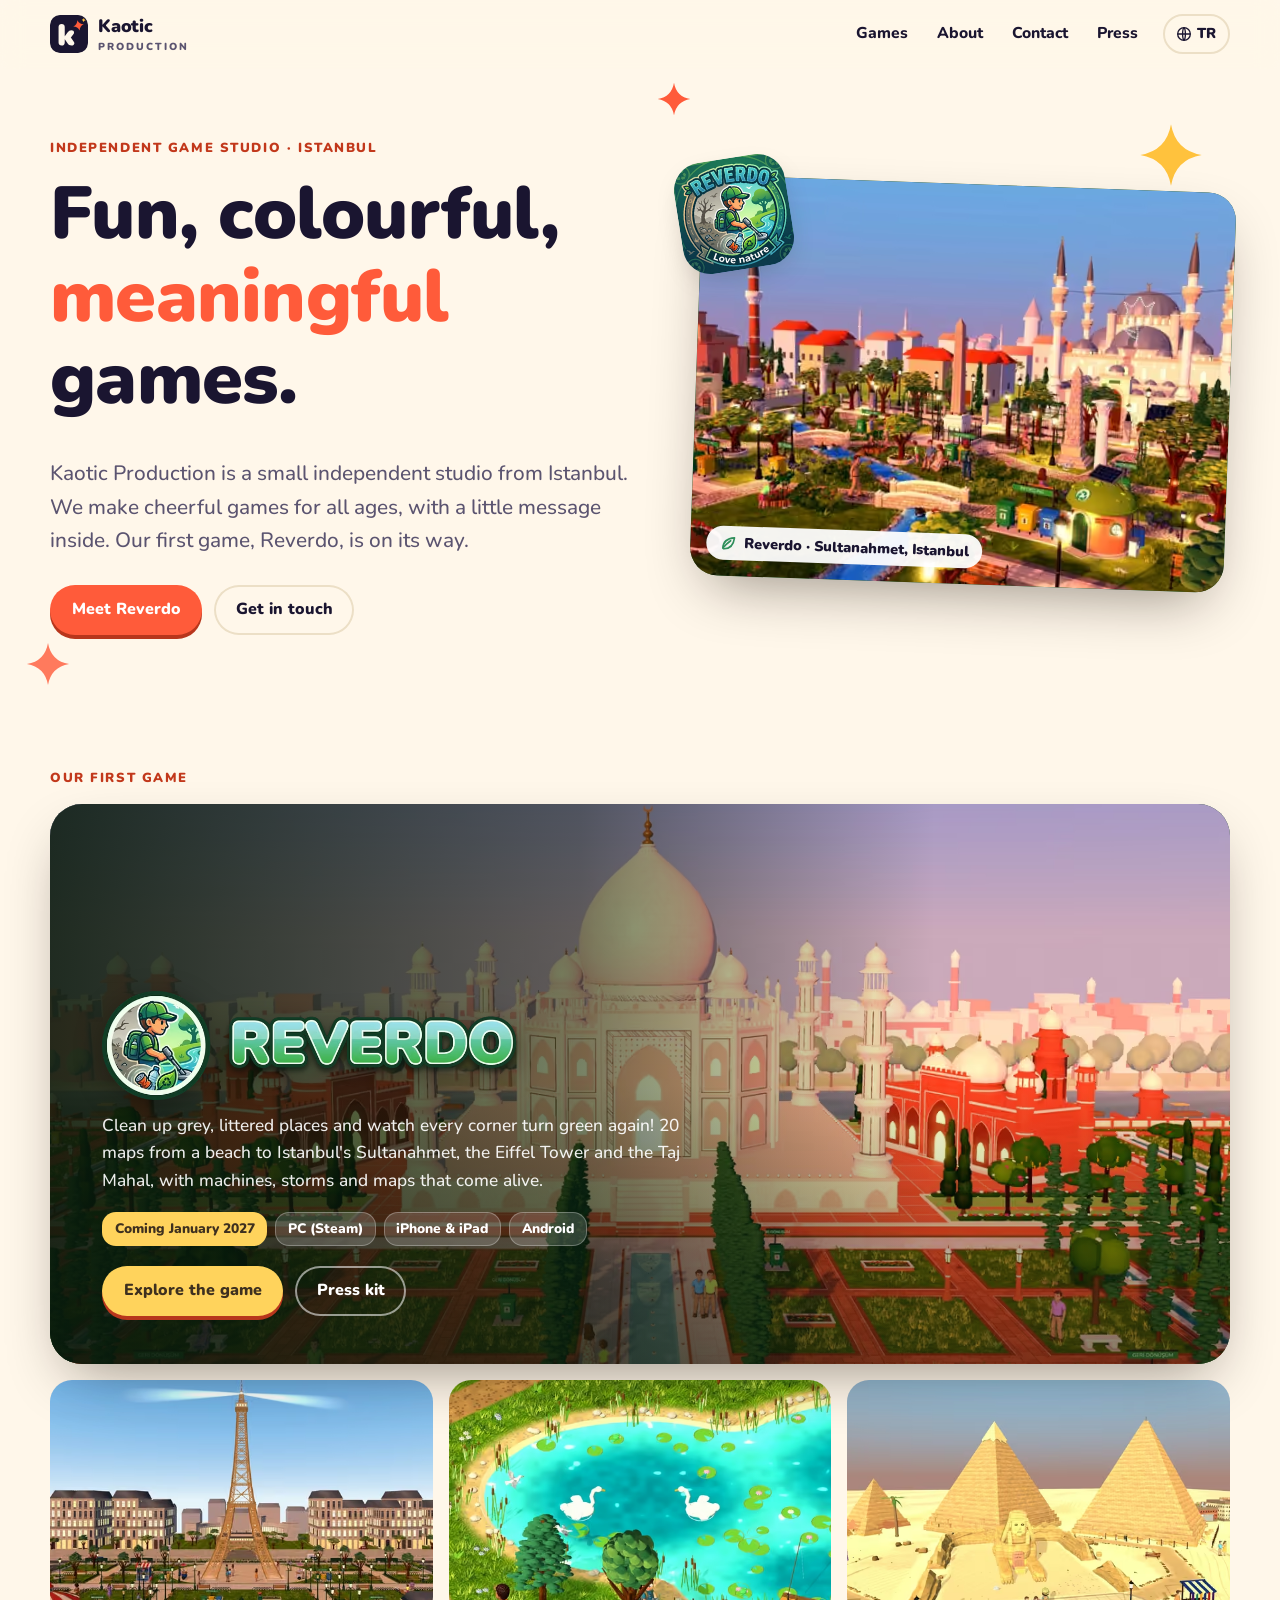
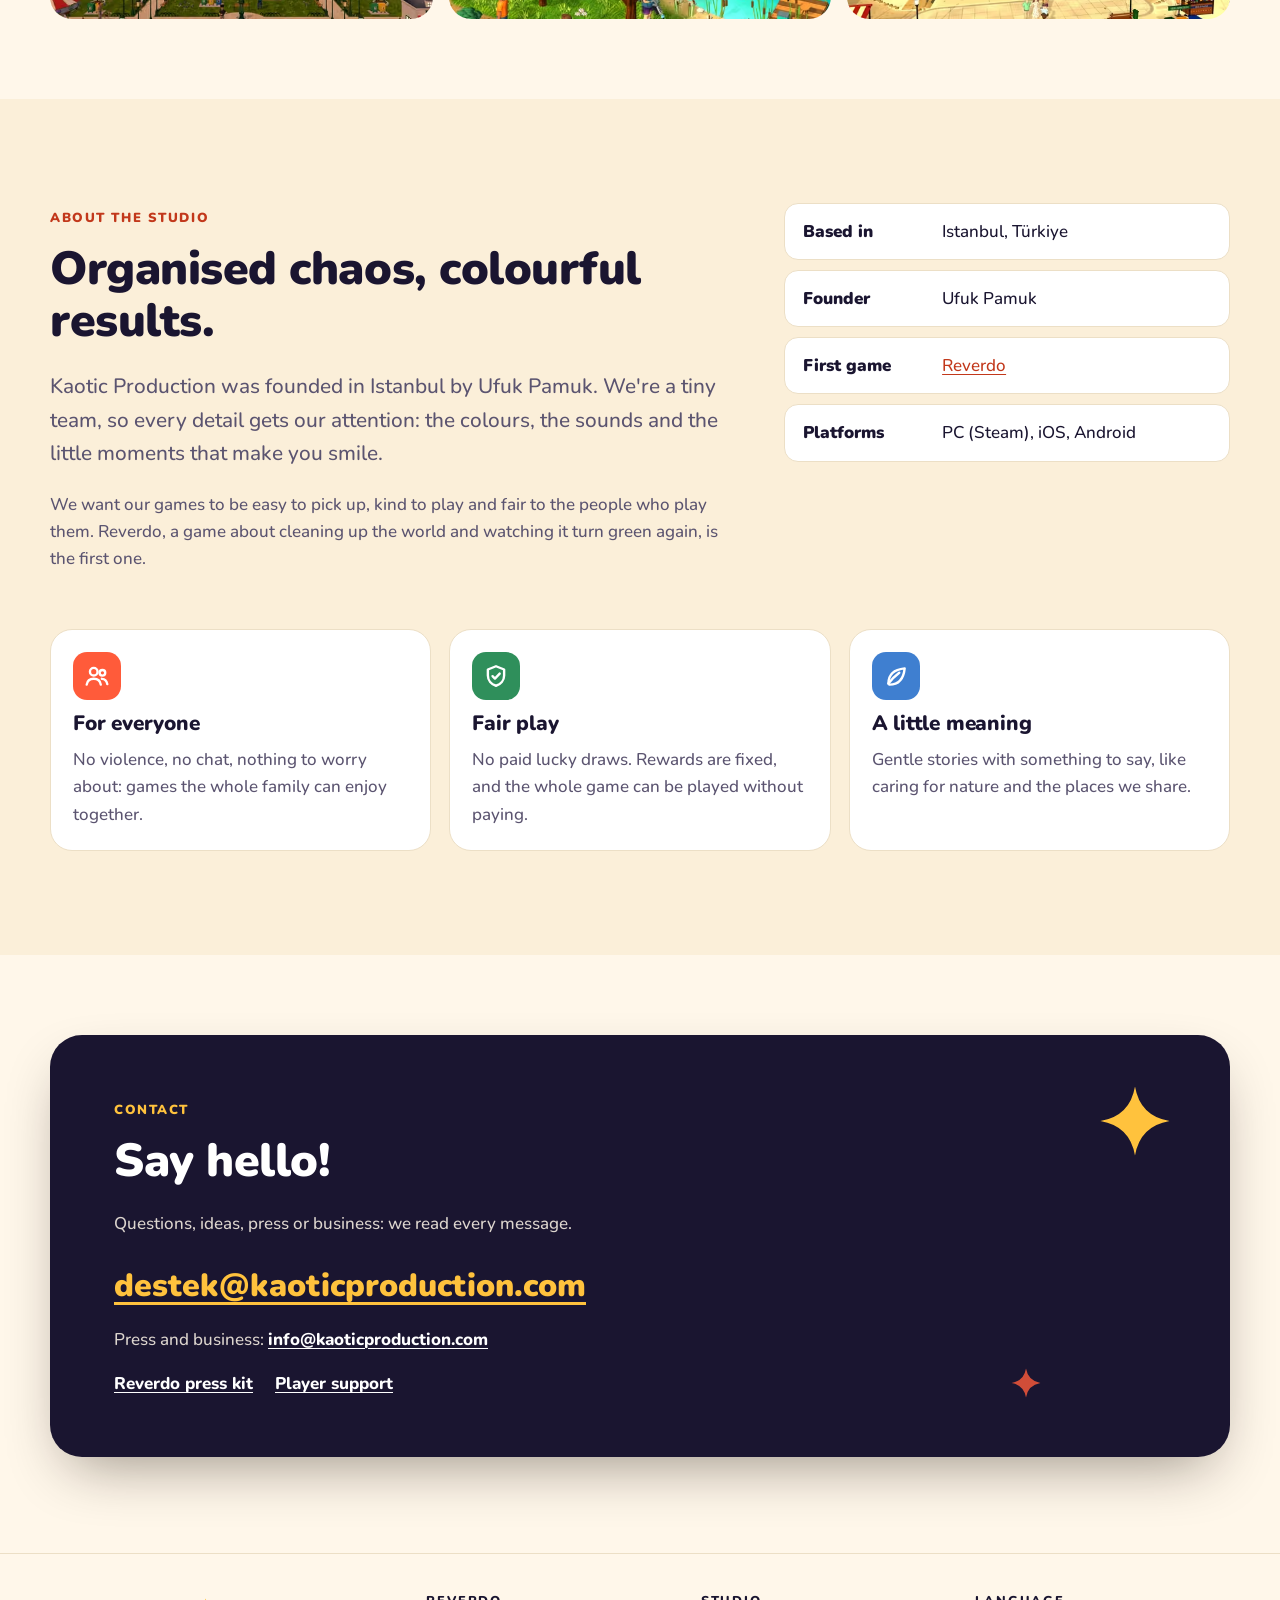
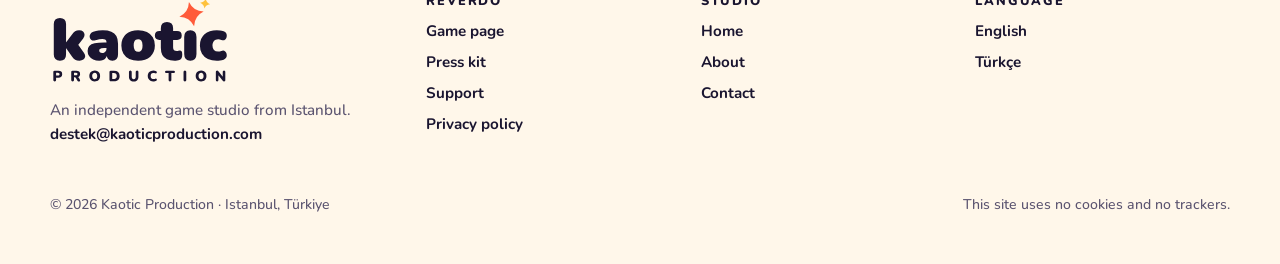
==== index.html @ 342bca8e "Kaotic Production + Reverdo website (static, EN/TR) Co-Authored-By: Claude Opus 5.5 <noreply@anthrop" ====
<!doctype html>
<html lang="en">
<head>
<meta charset="utf-8">
<meta name="viewport" content="width=device-width, initial-scale=1, viewport-fit=cover">
<title>Kaotic Production · Fun, colourful, meaningful games</title>
<meta name="description" content="Kaotic Production is an independent game studio from Istanbul making fun, colourful, meaningful games. Our first game: Reverdo.">
<meta name="color-scheme" content="light dark">
<meta name="theme-color" content="#1a1530">
<meta name="referrer" content="strict-origin-when-cross-origin">
<link rel="canonical" href="https://kaoticproduction.com/"><link rel="alternate" hreflang="en" href="https://kaoticproduction.com/"><link rel="alternate" hreflang="tr" href="https://kaoticproduction.com/tr/"><link rel="alternate" hreflang="x-default" href="https://kaoticproduction.com/">
<meta property="og:type" content="website">
<meta property="og:site_name" content="Kaotic Production">
<meta property="og:title" content="Kaotic Production · Fun, colourful, meaningful games">
<meta property="og:description" content="Kaotic Production is an independent game studio from Istanbul making fun, colourful, meaningful games. Our first game: Reverdo.">
<meta property="og:url" content="https://kaoticproduction.com/">
<meta property="og:image" content="https://kaoticproduction.com/assets/img/og-studio.jpg">
<meta property="og:image:width" content="1200">
<meta property="og:image:height" content="630">
<meta property="og:locale" content="en_US">
<meta property="og:locale:alternate" content="tr_TR">
<meta name="twitter:card" content="summary_large_image">
<meta name="twitter:title" content="Kaotic Production · Fun, colourful, meaningful games">
<meta name="twitter:description" content="Kaotic Production is an independent game studio from Istanbul making fun, colourful, meaningful games. Our first game: Reverdo.">
<meta name="twitter:image" content="https://kaoticproduction.com/assets/img/og-studio.jpg">
<link rel="icon" href="/favicon.svg" type="image/svg+xml"><link rel="icon" href="/favicon-32.png" sizes="32x32" type="image/png"><link rel="apple-touch-icon" href="/apple-touch-icon.png">
<link rel="preload" href="/assets/fonts/nunito-var.woff2" as="font" type="font/woff2" crossorigin>
<link rel="stylesheet" href="/assets/css/site.css?v=20261021">
<script type="application/ld+json">{"@context":"https://schema.org","@graph":[{"@type":"Organization","@id":"https://kaoticproduction.com/#org","name":"Kaotic Production","url":"https://kaoticproduction.com/","logo":"https://kaoticproduction.com/assets/brand/kaotic-mark-512.png","email":"info@kaoticproduction.com","contactPoint":[{"@type":"ContactPoint","contactType":"customer support","email":"destek@kaoticproduction.com"},{"@type":"ContactPoint","contactType":"press","email":"info@kaoticproduction.com"}],"founder":{"@type":"Person","name":"Ufuk Pamuk"},"address":{"@type":"PostalAddress","addressLocality":"Istanbul","addressCountry":"TR"}},{"@type":"WebSite","@id":"https://kaoticproduction.com/#site","url":"https://kaoticproduction.com/","name":"Kaotic Production","publisher":{"@id":"https://kaoticproduction.com/#org"},"inLanguage":["en","tr"]}]}</script>
</head>
<body class="studio">
<a class="skip" href="#main">Skip to content</a>
<div class="lang-hint" lang="tr"><div class="wrap"><span>Bu sayfanın Türkçesi de var.</span><a href="/tr/" hreflang="tr">Türkçe sayfaya geç</a><button type="button" aria-label="Kapat">&times;</button></div></div>
<header class="site-header"><div class="wrap"><div class="bar"><a class="brand" href="/"><img src="/assets/brand/kaotic-mark.svg" width="38" height="38" alt=""><span lang="en">Kaotic<span class="sub">Production</span></span></a><nav class="nav" aria-label="Main"><a href="/#games">Games</a><a href="/#about">About</a><a href="/#contact">Contact</a><a href="/reverdo/presskit/">Press</a></nav><a class="lang" href="/tr/" hreflang="tr" lang="tr" aria-label="Türkçe"><svg viewBox="0 0 24 24" fill="none" stroke="currentColor" stroke-width="2" aria-hidden="true"><circle cx="12" cy="12" r="9.5"/><path d="M2.5 12h19M12 2.5c2.8 3 2.8 16 0 19M12 2.5c-2.8 3-2.8 16 0 19"/></svg><span>TR</span></a>
<button class="menu-btn" type="button" aria-expanded="false" aria-controls="mnav" aria-label="Menu"><svg viewBox="0 0 24 24" fill="none" stroke="currentColor" stroke-width="2.4" stroke-linecap="round" aria-hidden="true"><path d="M4 7h16M4 12h16M4 17h16"/></svg></button></div>
<nav class="mobile-nav" id="mnav" aria-label="Main"><a href="/#games">Games</a><a href="/#about">About</a><a href="/#contact">Contact</a><a href="/reverdo/presskit/">Press</a></nav></div></header>
<main id="main">

<section class="s-hero">
<svg class="spark a" viewBox="0 0 100 100" aria-hidden="true"><path fill="currentColor" d="M50 2Q57 43 98 50Q57 57 50 98Q43 57 2 50Q43 43 50 2Z"/></svg><svg class="spark b" viewBox="0 0 100 100" aria-hidden="true"><path fill="currentColor" d="M50 2Q57 43 98 50Q57 57 50 98Q43 57 2 50Q43 43 50 2Z"/></svg>
<div class="wrap grid">
<div>
<p class="eyebrow">Independent game studio · Istanbul</p>
<h1>Fun, colourful, <span class="hl">meaningful</span> games.</h1>
<p class="lead">Kaotic Production is a small independent studio from Istanbul. We make cheerful games for all ages, with a little message inside. Our first game, Reverdo, is on its way.</p>
<div class="ctas"><a class="btn" href="/reverdo/">Meet Reverdo</a><a class="btn ghost" href="#contact">Get in touch</a></div>
</div>
<div class="art">
<div class="frame"><picture><source type="image/avif" srcset="/assets/img/still-sultanahmet-park-640.avif 640w, /assets/img/still-sultanahmet-park-1280.avif 1280w, /assets/img/still-sultanahmet-park-1920.avif 1920w" sizes="(min-width: 900px) 520px, 92vw"><source type="image/webp" srcset="/assets/img/still-sultanahmet-park-640.webp 640w, /assets/img/still-sultanahmet-park-1280.webp 1280w, /assets/img/still-sultanahmet-park-1920.webp 1920w" sizes="(min-width: 900px) 520px, 92vw"><img src="/assets/img/still-sultanahmet-park-1280.jpg" srcset="/assets/img/still-sultanahmet-park-640.jpg 640w, /assets/img/still-sultanahmet-park-1280.jpg 1280w, /assets/img/still-sultanahmet-park-1920.jpg 1920w" sizes="(min-width: 900px) 520px, 92vw" width="1280" height="720" alt="The park between Hagia Sophia and the Blue Mosque at sunset, clean and green" fetchpriority="high"></picture>
<span class="tag"><svg viewBox="0 0 24 24" fill="none" stroke="currentColor" stroke-width="2.2" stroke-linecap="round" stroke-linejoin="round" aria-hidden="true"><path d="M5 19c0-8 5-13 15-14-1 10-6 15-14 15"/><path d="M5 19c3-4 6-7 10-10"/></svg> Reverdo &middot; Sultanahmet, Istanbul</span></div>
<img class="sticker" src="/assets/img/reverdo-icon-192.png" width="112" height="112" alt="">
</div>
</div>
<svg class="spark c" viewBox="0 0 100 100" aria-hidden="true"><path fill="currentColor" d="M50 2Q57 43 98 50Q57 57 50 98Q43 57 2 50Q43 43 50 2Z"/></svg>
</section>

<section class="featured" id="games" aria-labelledby="games-h">
<div class="wrap">
<p class="eyebrow">Our first game</p>
<article class="feature-card">
<div class="bg"><picture><source type="image/avif" srcset="/assets/img/keyart-960.avif 960w, /assets/img/keyart-1920.avif 1920w, /assets/img/keyart-2880.avif 2880w" sizes="(min-width: 1240px) 1180px, 100vw"><source type="image/webp" srcset="/assets/img/keyart-960.webp 960w, /assets/img/keyart-1920.webp 1920w, /assets/img/keyart-2880.webp 2880w" sizes="(min-width: 1240px) 1180px, 100vw"><img src="/assets/img/keyart-1920.jpg" srcset="/assets/img/keyart-960.jpg 960w, /assets/img/keyart-1920.jpg 1920w, /assets/img/keyart-2880.jpg 2880w" sizes="(min-width: 1240px) 1180px, 100vw" width="1920" height="620" alt="" loading="lazy" decoding="async"></picture></div>
<div class="body">
<h2 id="games-h" class="visually-hidden">Reverdo</h2>
<picture><source type="image/avif" srcset="/assets/img/reverdo-wordmark-400.avif 400w, /assets/img/reverdo-wordmark-800.avif 800w, /assets/img/reverdo-wordmark-1200.avif 1200w" sizes="(min-width: 900px) 420px, 82vw"><source type="image/webp" srcset="/assets/img/reverdo-wordmark-400.webp 400w, /assets/img/reverdo-wordmark-800.webp 800w, /assets/img/reverdo-wordmark-1200.webp 1200w" sizes="(min-width: 900px) 420px, 82vw"><img src="/assets/img/reverdo-wordmark-800.png" srcset="/assets/img/reverdo-wordmark-400.png 400w, /assets/img/reverdo-wordmark-800.png 800w, /assets/img/reverdo-wordmark-1200.png 1200w" sizes="(min-width: 900px) 420px, 82vw" width="800" height="207" alt="Reverdo" class="logo" loading="lazy" decoding="async"></picture>
<p>Clean up grey, littered places and watch every corner turn green again! 20 maps from a beach to Istanbul's Sultanahmet, the Eiffel Tower and the Taj Mahal, with machines, storms and maps that come alive.</p>
<div class="meta"><span class="chip sun">Coming January 2027</span><span class="chip">PC (Steam)</span><span class="chip">iPhone &amp; iPad</span><span class="chip">Android</span></div>
<div class="actions"><a class="btn" href="/reverdo/">Explore the game</a><a class="btn ghost" href="/reverdo/presskit/">Press kit</a></div>
</div>
</article>
<div class="strip">
<picture><source type="image/avif" srcset="/assets/img/shot-10-eiffel-tower-640.avif 640w, /assets/img/shot-10-eiffel-tower-1280.avif 1280w" sizes="(min-width: 1240px) 380px, 33vw"><source type="image/webp" srcset="/assets/img/shot-10-eiffel-tower-640.webp 640w, /assets/img/shot-10-eiffel-tower-1280.webp 1280w" sizes="(min-width: 1240px) 380px, 33vw"><img src="/assets/img/shot-10-eiffel-tower-1280.jpg" srcset="/assets/img/shot-10-eiffel-tower-640.jpg 640w, /assets/img/shot-10-eiffel-tower-1280.jpg 1280w" sizes="(min-width: 1240px) 380px, 33vw" width="1280" height="720" alt="The Eiffel Tower and the gardens of the Champ de Mars" loading="lazy" decoding="async"></picture>
<picture><source type="image/avif" srcset="/assets/img/still-swans-640.avif 640w, /assets/img/still-swans-1280.avif 1280w" sizes="(min-width: 1240px) 380px, 33vw"><source type="image/webp" srcset="/assets/img/still-swans-640.webp 640w, /assets/img/still-swans-1280.webp 1280w" sizes="(min-width: 1240px) 380px, 33vw"><img src="/assets/img/still-swans-1280.jpg" srcset="/assets/img/still-swans-640.jpg 640w, /assets/img/still-swans-1280.jpg 1280w" sizes="(min-width: 1240px) 380px, 33vw" width="1280" height="720" alt="Swans on a clean forest pond" loading="lazy" decoding="async"></picture>
<picture><source type="image/avif" srcset="/assets/img/shot-07-giza-640.avif 640w, /assets/img/shot-07-giza-1280.avif 1280w" sizes="(min-width: 1240px) 380px, 33vw"><source type="image/webp" srcset="/assets/img/shot-07-giza-640.webp 640w, /assets/img/shot-07-giza-1280.webp 1280w" sizes="(min-width: 1240px) 380px, 33vw"><img src="/assets/img/shot-07-giza-1280.jpg" srcset="/assets/img/shot-07-giza-640.jpg 640w, /assets/img/shot-07-giza-1280.jpg 1280w" sizes="(min-width: 1240px) 380px, 33vw" width="1280" height="720" alt="The Pyramids of Giza and the Sphinx" loading="lazy" decoding="async"></picture>
</div>
</div>
</section>

<section class="about" id="about" aria-labelledby="about-h">
<div class="wrap">
<div class="grid">
<div>
<p class="eyebrow">About the studio</p>
<h2 id="about-h">Organised chaos, colourful results.</h2>
<p class="lead">Kaotic Production was founded in Istanbul by Ufuk Pamuk. We're a tiny team, so every detail gets our attention: the colours, the sounds and the little moments that make you smile.</p>
<p class="muted">We want our games to be easy to pick up, kind to play and fair to the people who play them. Reverdo, a game about cleaning up the world and watching it turn green again, is the first one.</p>
</div>
<ul class="facts">
<li><b>Based in</b><span>Istanbul, Türkiye</span></li>
<li><b>Founder</b><span>Ufuk Pamuk</span></li>
<li><b>First game</b><span><a href="/reverdo/">Reverdo</a></span></li>
<li><b>Platforms</b><span>PC (Steam), iOS, Android</span></li>
</ul>
</div>
<div class="values">
<div class="value"><div class="ic" style="background:#ff5b3a"><svg viewBox="0 0 24 24" fill="none" stroke="currentColor" stroke-width="2.2" stroke-linecap="round" aria-hidden="true"><circle cx="9" cy="8" r="3.5"/><path d="M2.5 20c.5-3.6 3.2-5.5 6.5-5.5s6 1.9 6.5 5.5"/><circle cx="17" cy="9" r="2.6"/><path d="M16.5 14.6c2.6.1 4.5 1.8 5 4.9"/></svg></div><h3>For everyone</h3>
<p>No violence, no chat, nothing to worry about: games the whole family can enjoy together.</p></div>
<div class="value"><div class="ic" style="background:#2f8f5b"><svg viewBox="0 0 24 24" fill="none" stroke="currentColor" stroke-width="2.2" stroke-linecap="round" stroke-linejoin="round" aria-hidden="true"><path d="M12 3l7.5 3v5.5c0 4.6-3.2 8.2-7.5 9.5-4.3-1.3-7.5-4.9-7.5-9.5V6z"/><path d="M8.8 12.2l2.2 2.2 4.4-4.6"/></svg></div><h3>Fair play</h3>
<p>No paid lucky draws. Rewards are fixed, and the whole game can be played without paying.</p></div>
<div class="value"><div class="ic" style="background:#3f7fd0"><svg viewBox="0 0 24 24" fill="none" stroke="currentColor" stroke-width="2.2" stroke-linecap="round" stroke-linejoin="round" aria-hidden="true"><path d="M5 19c0-8 5-13 15-14-1 10-6 15-14 15"/><path d="M5 19c3-4 6-7 10-10"/></svg></div><h3>A little meaning</h3>
<p>Gentle stories with something to say, like caring for nature and the places we share.</p></div>
</div>
</div>
</section>

<section class="contact" id="contact" aria-labelledby="contact-h">
<div class="wrap">
<div class="contact-card">
<svg class="spark a" viewBox="0 0 100 100" aria-hidden="true"><path fill="currentColor" d="M50 2Q57 43 98 50Q57 57 50 98Q43 57 2 50Q43 43 50 2Z"/></svg><svg class="spark c" viewBox="0 0 100 100" aria-hidden="true"><path fill="currentColor" d="M50 2Q57 43 98 50Q57 57 50 98Q43 57 2 50Q43 43 50 2Z"/></svg>
<p class="eyebrow" style="color:#ffc23d">Contact</p>
<h2 id="contact-h">Say hello!</h2>
<p>Questions, ideas, press or business: we read every message.</p>
<a class="mail" href="mailto:destek@kaoticproduction.com">destek@kaoticproduction.com</a>
<p style="margin-top:-8px">Press and business: <a href="mailto:info@kaoticproduction.com" style="color:#fff;font-weight:800">info@kaoticproduction.com</a></p>
<div class="links"><a href="/reverdo/presskit/">Reverdo press kit</a><a href="/reverdo/support/">Player support</a></div>
</div>
</div>
</section>

</main>
<footer class="site-footer"><div class="wrap">
<div class="cols">
<div><picture><source srcset="/assets/brand/kaotic-wordmark-cream.svg" media="(prefers-color-scheme: dark)"><img class="logo" src="/assets/brand/kaotic-wordmark-ink.svg" width="180" height="92" alt="Kaotic Production"></picture>
<p>An independent game studio from Istanbul.<br><a href="mailto:destek@kaoticproduction.com">destek@kaoticproduction.com</a></p></div>
<div><h3>Reverdo</h3><ul>
<li><a href="/reverdo/">Game page</a></li>
<li><a href="/reverdo/presskit/">Press kit</a></li>
<li><a href="/reverdo/support/">Support</a></li>
<li><a href="/reverdo/privacy/">Privacy policy</a></li></ul></div>
<div><h3>Studio</h3><ul>
<li><a href="/">Home</a></li>
<li><a href="/#about">About</a></li>
<li><a href="/#contact">Contact</a></li></ul></div>
<div><h3>Language</h3><ul><li><a href="/" hreflang="en" lang="en">English</a></li><li><a href="/tr/" hreflang="tr" lang="tr">Türkçe</a></li></ul></div>
</div>
<div class="fine"><span>&copy; 2026 Kaotic Production &middot; Istanbul, Türkiye</span><span>This site uses no cookies and no trackers.</span></div>
</div></footer>
<script src="/assets/js/site.js?v=20261021" defer></script>
</body>
</html>
---- assets/css/site.css ----
/* Kaotic Production + Reverdo — one stylesheet, two themes.
   body.studio : studio pages (cream / ink, coral spark)
   body.game   : Reverdo pages (the game's own UI colours)                */

@font-face {
  font-family: "Nunito";
  src: url("/assets/fonts/nunito-var.woff2") format("woff2");
  font-weight: 200 1000;
  font-style: normal;
  font-display: swap;
}

/* ---------- tokens ---------- */
:root {
  --font: "Nunito", ui-rounded, "Segoe UI", system-ui, -apple-system, Roboto, Arial, sans-serif;
  --gutter: 16px;
  --maxw: 1180px;
  --radius: 22px;
  --radius-sm: 14px;
  --shadow: 0 10px 30px -12px rgba(30, 20, 5, .28);
  --shadow-lg: 0 24px 60px -20px rgba(20, 12, 4, .45);
  /* game palette (ui_theme.gd) */
  --g-ink: #4b3a28;
  --g-soft-ink: #6f5c43;
  --g-paper: #fff8ea;
  --g-card: #fdeccb;
  --g-rim: #efcf93;
  --g-leaf: #8ccf5f;
  --g-leaf-dark: #5e9e3c;
  --g-leaf-deep: #3d7a26;
  --g-forest: #1d4426;
  --g-sun: #ffd35c;
  --g-sun-dark: #d9a92d;
  --g-sky: #8fd3f4;
  --g-sky-dark: #4ea3cf;
  --g-berry: #ff9fb6;
  /* studio palette */
  --k-ink: #1a1530;
  --k-cream: #fff7ea;
  --k-coral: #ff5b3a;
  --k-coral-text: #c2381b;
  --k-sun: #ffc23d;
}

body.studio {
  --bg: var(--k-cream);
  --bg-alt: #fbefd9;
  --surface: #ffffff;
  --ink: var(--k-ink);
  --muted: #5b5470;
  --line: #ecdfc6;
  --accent: var(--k-coral);
  --accent-text: var(--k-coral-text);
  --accent-ink: #ffffff;
  --focus: #1a1530;
}
body.game {
  --bg: var(--g-paper);
  --bg-alt: #f3f9e9;
  --surface: #ffffff;
  --ink: #3e301f;
  --muted: #6a5840;
  --line: #ecdcb8;
  --accent: var(--g-sun);
  --accent-text: #2f7a1f;
  --accent-ink: #3e301f;
  --focus: #1d4426;
}

@media (prefers-color-scheme: dark) {
  body.studio {
    --bg: #120f22;
    --bg-alt: #181430;
    --surface: #1d1838;
    --ink: #f6f0e4;
    --muted: #b8b1cc;
    --line: #2f2852;
    --accent-text: #ff8e72;
    --focus: #ffc23d;
    --shadow: 0 10px 30px -12px rgba(0, 0, 0, .6);
  }
  body.game {
    --bg: #0f1c13;
    --bg-alt: #13251a;
    --surface: #18301f;
    --ink: #f4efdf;
    --muted: #bfcdb8;
    --line: #2a4532;
    --accent-text: #a5e07f;
    --focus: #ffd35c;
    --shadow: 0 10px 30px -12px rgba(0, 0, 0, .6);
  }
}

/* ---------- base ---------- */
*, *::before, *::after { box-sizing: border-box; }
html { -webkit-text-size-adjust: 100%; scroll-behavior: smooth; }
@media (prefers-reduced-motion: reduce) { html { scroll-behavior: auto; } }
body {
  margin: 0;
  background: var(--bg);
  color: var(--ink);
  font: 500 1.0625rem/1.6 var(--font);
  overflow-x: hidden;
  text-rendering: optimizeLegibility;
}
img, video, svg { display: block; max-width: 100%; height: auto; }
picture { display: contents; }
picture > source { display: none; }
a { color: var(--accent-text); text-underline-offset: .18em; text-decoration-thickness: .08em; }
a:hover { text-decoration-thickness: .14em; }
:focus-visible { outline: 3px solid var(--focus); outline-offset: 3px; border-radius: 6px; }
h1, h2, h3 { line-height: 1.12; letter-spacing: -.01em; margin: 0 0 .5em; font-weight: 900; }
h1 { font-size: clamp(2.3rem, 6vw + .5rem, 4.6rem); }
h2 { font-size: clamp(1.8rem, 3vw + .8rem, 2.9rem); }
h3 { font-size: 1.3rem; font-weight: 850; }
p { margin: 0 0 1em; }
ul { margin: 0 0 1em; padding-left: 1.2em; }
li { margin: .3em 0; }
.wrap { width: 100%; max-width: calc(var(--maxw) + 2 * var(--gutter)); margin: 0 auto; padding: 0 var(--gutter); }
@media (min-width: 720px) { :root { --gutter: 28px; } }
.visually-hidden { position: absolute !important; width: 1px; height: 1px; overflow: hidden; clip: rect(0 0 0 0); white-space: nowrap; }
.skip { position: absolute; left: 12px; top: -60px; z-index: 100; background: var(--surface); color: var(--ink); padding: 10px 16px; border-radius: 10px; font-weight: 800; }
.skip:focus { top: 12px; }
.eyebrow { display: inline-flex; align-items: center; gap: .5em; font-size: .82rem; font-weight: 900; letter-spacing: .12em; text-transform: uppercase; color: var(--accent-text); margin-bottom: .9rem; }
.lead { font-size: clamp(1.1rem, .6vw + 1rem, 1.3rem); color: var(--muted); max-width: 40em; }
.muted { color: var(--muted); }
section { scroll-margin-top: 80px; }

/* ---------- buttons ---------- */
.btn {
  --b-bg: var(--accent); --b-ink: var(--accent-ink); --b-edge: rgba(0,0,0,.18);
  display: inline-flex; align-items: center; justify-content: center; gap: .55em;
  min-height: 50px; padding: .7em 1.35em; border-radius: 999px;
  background: var(--b-bg); color: var(--b-ink); border: 0;
  font: 850 1rem/1.1 var(--font); text-decoration: none; cursor: pointer;
  box-shadow: 0 4px 0 var(--b-edge); transition: transform .12s ease, box-shadow .12s ease, filter .12s;
}
.btn:hover { transform: translateY(-2px); box-shadow: 0 6px 0 var(--b-edge); filter: saturate(1.08); }
.btn:active { transform: translateY(2px); box-shadow: 0 2px 0 var(--b-edge); }
.btn svg { width: 1.25em; height: 1.25em; flex: none; }
.btn.ghost { --b-bg: transparent; --b-ink: var(--ink); box-shadow: inset 0 0 0 2px var(--line); }
.btn.ghost:hover { box-shadow: inset 0 0 0 2px var(--ink); }
body.game .btn { --b-edge: var(--g-sun-dark); }
body.game .btn.leaf { --b-bg: var(--g-leaf); --b-ink: #20360f; --b-edge: var(--g-leaf-dark); }
body.studio .btn { --b-edge: #b8361c; }
@media (prefers-reduced-motion: reduce) { .btn, .btn:hover, .btn:active { transition: none; transform: none; } }

/* store / platform buttons */
.stores { display: flex; flex-wrap: wrap; gap: 10px; }
.store {
  display: inline-flex; align-items: center; gap: .7em; min-height: 56px; padding: .5em 1.1em .5em .9em;
  border-radius: 16px; background: rgba(12, 20, 10, .62); color: #fff; text-decoration: none;
  border: 1.5px solid rgba(255,255,255,.35); backdrop-filter: blur(6px); -webkit-backdrop-filter: blur(6px);
  font-weight: 800; line-height: 1.15;
}
.store svg { width: 26px; height: 26px; flex: none; }
.store small { display: block; font-size: .72rem; font-weight: 800; letter-spacing: .06em; text-transform: uppercase; opacity: .85; }
.store span { display: block; font-size: 1.02rem; }
a.store:hover { background: rgba(12, 20, 10, .8); border-color: #fff; }
.store.soon { cursor: default; }
.store.soon small { color: var(--g-sun); opacity: 1; }
.store.light { background: var(--surface); color: var(--ink); border-color: var(--line); backdrop-filter: none; }
.store.light.soon small { color: var(--accent-text); }

/* ---------- header ---------- */
.site-header { position: sticky; top: 0; z-index: 50; background: color-mix(in srgb, var(--bg) 88%, transparent); backdrop-filter: saturate(1.4) blur(12px); -webkit-backdrop-filter: saturate(1.4) blur(12px); border-bottom: 1px solid transparent; transition: border-color .2s, background .2s; }
.site-header.scrolled { border-bottom-color: var(--line); }
.site-header .bar { display: flex; align-items: center; gap: 12px; min-height: 68px; }
.brand { display: inline-flex; align-items: center; gap: 10px; text-decoration: none; color: var(--ink); font-weight: 900; font-size: 1.12rem; letter-spacing: -.01em; margin-right: auto; }
.brand svg, .brand img { width: 38px; height: 38px; border-radius: 10px; }
.brand .sub { display: block; font-size: .64rem; letter-spacing: .2em; text-transform: uppercase; font-weight: 900; color: var(--muted); margin-top: -2px; }
.nav { display: none; gap: 4px; }
.nav a { color: var(--ink); text-decoration: none; font-weight: 800; padding: .55em .8em; border-radius: 999px; font-size: .98rem; }
.nav a:hover, .nav a[aria-current="page"] { background: color-mix(in srgb, var(--ink) 8%, transparent); }
.lang { display: inline-flex; align-items: center; gap: .35em; color: var(--ink); text-decoration: none; font-weight: 900; font-size: .9rem; border: 2px solid var(--line); border-radius: 999px; padding: .38em .8em; min-height: 40px; }
.lang:hover { border-color: var(--ink); }
.lang svg { width: 16px; height: 16px; }
.menu-btn { display: inline-flex; align-items: center; justify-content: center; width: 44px; height: 44px; border-radius: 999px; border: 2px solid var(--line); background: transparent; color: var(--ink); cursor: pointer; }
.menu-btn svg { width: 22px; height: 22px; }
.mobile-nav { display: none; padding: 4px 0 16px; }
.mobile-nav.open { display: grid; gap: 2px; }
.mobile-nav a { color: var(--ink); text-decoration: none; font-weight: 850; font-size: 1.1rem; padding: .7em .4em; border-bottom: 1px solid var(--line); }
@media (min-width: 900px) {
  .nav { display: flex; }
  .menu-btn, .mobile-nav, .mobile-nav.open { display: none; }
}
/* game header sits on the hero */
body.game .site-header.overlay { position: fixed; left: 0; right: 0; background: linear-gradient(rgba(6,18,8,.55), rgba(6,18,8,0)); backdrop-filter: none; -webkit-backdrop-filter: none; }
body.game .site-header.overlay:not(.scrolled) .brand,
body.game .site-header.overlay:not(.scrolled) .nav a,
body.game .site-header.overlay:not(.scrolled) .lang,
body.game .site-header.overlay:not(.scrolled) .menu-btn { color: #fff; border-color: rgba(255,255,255,.45); }
body.game .site-header.overlay:not(.scrolled) .brand .sub { color: rgba(255,255,255,.8); }
body.game .site-header.overlay:not(.scrolled) .nav a:hover { background: rgba(255,255,255,.16); }
body.game .site-header.overlay:not(.scrolled) .mobile-nav.open { background: rgba(10,26,12,.92); margin: 0 calc(-1 * var(--gutter)); padding: 4px var(--gutter) 16px; }
body.game .site-header.overlay:not(.scrolled) .mobile-nav a { color: #fff; border-color: rgba(255,255,255,.18); }
body.game .site-header.overlay.scrolled { background: color-mix(in srgb, var(--bg) 92%, transparent); backdrop-filter: saturate(1.4) blur(12px); -webkit-backdrop-filter: saturate(1.4) blur(12px); }

/* language suggestion: a small toast, never pushes the layout */
.lang-hint { display: none; position: fixed; z-index: 70; left: var(--gutter); right: var(--gutter); bottom: 16px; max-width: 460px; margin-left: auto; background: var(--k-ink); color: #fff; font-weight: 700; font-size: .95rem; border-radius: 18px; box-shadow: 0 16px 40px rgba(0,0,0,.35); border: 1px solid rgba(255,255,255,.14); }
.lang-hint.show { display: block; }
.lang-hint .wrap { display: flex; align-items: center; gap: 4px 14px; flex-wrap: wrap; padding: 12px 8px 12px 18px; }
.lang-hint a { color: var(--k-sun); font-weight: 900; }
.lang-hint button { margin-left: auto; background: transparent; border: 0; color: #fff; font-size: 1.5rem; line-height: 1; cursor: pointer; width: 40px; height: 40px; border-radius: 999px; }
.lang-hint button:hover { background: rgba(255,255,255,.12); }

/* ---------- studio: hero ---------- */
.s-hero { position: relative; padding: 40px 0 72px; overflow: hidden; }
.s-hero .grid { display: grid; gap: 40px; align-items: center; }
.s-hero h1 { max-width: 12ch; }
.s-hero h1 .hl { color: var(--accent); position: relative; white-space: nowrap; }
.s-hero .ctas { display: flex; flex-wrap: wrap; gap: 12px; margin-top: 28px; }
.s-hero .art { position: relative; }
.s-hero .art .frame { position: relative; border-radius: 28px; overflow: hidden; box-shadow: var(--shadow-lg); transform: rotate(2deg); aspect-ratio: 4 / 3; background: #2a5a2f; }
.s-hero .art .frame img { width: 100%; height: 100%; object-fit: cover; }
.s-hero .art .frame .tag svg { width: 18px; height: 18px; color: #2f8f5b; }
.s-hero .art .frame .tag { position: absolute; left: 16px; bottom: 16px; background: rgba(255,255,255,.94); color: var(--k-ink); font-weight: 900; padding: .4em .9em; border-radius: 999px; font-size: .9rem; display: inline-flex; gap: .5em; align-items: center; }
.s-hero .art .sticker { position: absolute; width: 112px; height: 112px; left: -18px; top: -26px; border-radius: 28px; transform: rotate(-9deg); box-shadow: var(--shadow); }
.spark { position: absolute; pointer-events: none; }
.spark.a { width: 64px; right: 6%; top: 8%; color: var(--k-sun); }
.spark.b { width: 34px; right: 46%; top: 2%; color: var(--k-coral); }
.spark.c { width: 44px; left: 2%; bottom: 8%; color: var(--k-coral); opacity: .8; }
@media (min-width: 900px) {
  .s-hero { padding: 64px 0 104px; }
  .s-hero .grid { grid-template-columns: 1.05fr .95fr; gap: 56px; }
}
@media (prefers-reduced-motion: no-preference) {
  .spark { animation: twinkle 4.8s ease-in-out infinite; }
  .spark.b { animation-delay: -1.6s; }
  .spark.c { animation-delay: -3.1s; }
  @keyframes twinkle { 0%, 100% { transform: scale(1) rotate(0); } 50% { transform: scale(.82) rotate(14deg); } }
}

/* featured game */
.featured { padding: 24px 0 80px; }
.feature-card { position: relative; display: grid; border-radius: 32px; overflow: hidden; color: #fff; background: var(--g-forest); box-shadow: var(--shadow-lg); isolation: isolate; }
.feature-card .bg { position: absolute; inset: 0; z-index: -1; }
.feature-card .bg img { width: 100%; height: 100%; object-fit: cover; object-position: 50% 40%; }
.feature-card .bg::after { content: ""; position: absolute; inset: 0; background: linear-gradient(180deg, rgba(8,26,12,.0) 0%, rgba(8,26,12,.25) 40%, rgba(8,26,12,.9) 100%); }
.feature-card .body { padding: 200px 22px 26px; }
.feature-card .logo { width: min(420px, 82%); margin-bottom: 12px; filter: drop-shadow(0 6px 14px rgba(0,0,0,.35)); }
.feature-card p { color: rgba(255,255,255,.92); max-width: 36em; font-size: 1.08rem; }
.feature-card .meta { display: flex; flex-wrap: wrap; gap: 8px; margin: 14px 0 20px; }
.chip { display: inline-flex; align-items: center; gap: .4em; padding: .35em .85em; border-radius: 14px; font-weight: 850; font-size: .86rem; background: rgba(255,255,255,.16); color: #fff; border: 1px solid rgba(255,255,255,.28); }
.chip.sun { background: var(--g-sun); color: #3e301f; border-color: transparent; }
.feature-card .actions { display: flex; flex-wrap: wrap; gap: 12px; }
.feature-card .btn { --b-bg: var(--g-sun); --b-ink: #3e301f; --b-edge: var(--g-sun-dark); }
.feature-card .btn.ghost { --b-bg: transparent; --b-ink: #fff; box-shadow: inset 0 0 0 2px rgba(255,255,255,.55); }
.feature-card .btn.ghost:hover { box-shadow: inset 0 0 0 2px #fff; }
@media (min-width: 900px) {
  .feature-card { min-height: 560px; align-items: end; }
  .feature-card .body { padding: 48px 52px; max-width: 760px; }
  .feature-card .bg::after { background: linear-gradient(90deg, rgba(8,26,12,.88) 0%, rgba(8,26,12,.55) 45%, rgba(8,26,12,0) 75%), linear-gradient(0deg, rgba(8,26,12,.5), rgba(8,26,12,0) 50%); }
}
.strip { display: grid; grid-template-columns: repeat(3, 1fr); gap: 10px; margin-top: 12px; }
.strip img { width: 100%; aspect-ratio: 16 / 10; object-fit: cover; border-radius: 16px; }
@media (min-width: 720px) { .strip { gap: 16px; margin-top: 16px; } .strip img { border-radius: 22px; } }

/* about + values */
.about { padding: 72px 0; background: var(--bg-alt); }
.about .grid { display: grid; gap: 32px; }
.facts { list-style: none; padding: 0; margin: 0; display: grid; gap: 10px; }
.facts li { display: flex; gap: 12px; align-items: baseline; padding: 14px 18px; background: var(--surface); border: 1px solid var(--line); border-radius: var(--radius-sm); margin: 0; }
.facts b { min-width: 7.5em; font-weight: 900; }
.values { display: grid; gap: 14px; margin-top: 40px; }
.value { background: var(--surface); border: 1px solid var(--line); border-radius: var(--radius); padding: 22px; }
.value .ic { width: 48px; height: 48px; border-radius: 14px; display: grid; place-items: center; margin-bottom: 12px; color: #fff; }
.value .ic svg { width: 26px; height: 26px; }
.value p { margin: 0; color: var(--muted); }
@media (min-width: 900px) {
  .about { padding: 104px 0; }
  .about .grid { grid-template-columns: 1.2fr .8fr; gap: 64px; align-items: start; }
  .values { grid-template-columns: repeat(3, 1fr); gap: 18px; }
}

/* contact */
.contact { padding: 80px 0 96px; }
.contact-card { border-radius: 32px; padding: 34px 22px; background: var(--k-ink); color: var(--k-cream); position: relative; overflow: hidden; }
body.studio .contact-card { box-shadow: var(--shadow-lg); }
.contact-card h2 { color: #fff; }
.contact-card p { color: rgba(255,247,234,.85); max-width: 34em; }
.contact-card .mail { display: inline-block; font-size: clamp(1.15rem, 3.4vw, 2rem); font-weight: 900; color: var(--k-sun); word-break: break-word; margin: 6px 0 22px; }
.contact-card .links { display: flex; flex-wrap: wrap; gap: 10px 22px; }
.contact-card .links a { color: #fff; font-weight: 800; }
.contact-card .spark.a { right: 5%; top: 12%; width: 72px; }
.contact-card .spark.c { right: 16%; bottom: 14%; left: auto; width: 30px; }
@media (min-width: 900px) { .contact-card { padding: 60px 64px; } }
@media (prefers-color-scheme: dark) { body.studio .contact-card { background: #241e45; } }

/* ---------- footer ---------- */
.site-footer { border-top: 1px solid var(--line); padding: 40px 0 48px; font-size: .95rem; color: var(--muted); }
.site-footer .cols { display: grid; gap: 28px 20px; grid-template-columns: 1fr 1fr; }
.site-footer .cols > :first-child { grid-column: 1 / -1; }
.site-footer h3 { font-size: .8rem; letter-spacing: .14em; text-transform: uppercase; color: var(--ink); margin-bottom: .8em; }
.site-footer ul { list-style: none; padding: 0; margin: 0; }
.site-footer li { margin: .45em 0; }
.site-footer a { color: var(--ink); text-decoration: none; font-weight: 700; }
.site-footer a:hover { text-decoration: underline; }
.site-footer .fine { margin-top: 32px; display: flex; flex-wrap: wrap; gap: 8px 20px; justify-content: space-between; font-size: .88rem; }
.site-footer .logo { width: 180px; color: var(--ink); margin-bottom: 12px; }
@media (min-width: 720px) { .site-footer .cols { grid-template-columns: 1.4fr 1fr 1fr 1fr; } .site-footer .cols > :first-child { grid-column: auto; } }

/* ---------- game: hero ---------- */
.g-hero { position: relative; min-height: clamp(620px, 100svh, 980px); display: grid; align-items: end; color: #fff; background: #1d4426; overflow: hidden; isolation: isolate; }
.g-hero .media { position: absolute; inset: 0; z-index: -2; }
.g-hero .media img, .g-hero .media video { position: absolute; inset: 0; width: 100%; height: 100%; object-fit: cover; }
.g-hero .media video { opacity: 0; transition: opacity .6s ease; }
.g-hero .media video.playing { opacity: 1; }
.g-hero::after { content: ""; position: absolute; inset: 0; z-index: -1; background: linear-gradient(180deg, rgba(5,20,8,.5) 0%, rgba(5,20,8,.1) 18%, rgba(5,20,8,.35) 34%, rgba(5,20,8,.82) 62%, rgba(5,20,8,.94) 100%); }
.g-hero .inner { padding-top: 120px; padding-bottom: 40px; }
.g-hero .logo { width: min(560px, 92%); margin: 0 0 10px -6px; filter: drop-shadow(0 8px 18px rgba(0,0,0,.4)); }
.g-hero h1 { font-size: clamp(1.6rem, 2.6vw + 1rem, 2.6rem); max-width: 22ch; margin-bottom: .35em; text-shadow: 0 2px 14px rgba(0,0,0,.35); }
.g-hero .sub { font-size: clamp(1.02rem, .5vw + .95rem, 1.2rem); max-width: 38em; color: rgba(255,255,255,.92); text-shadow: 0 1px 8px rgba(0,0,0,.4); }
.g-hero .when { display: inline-flex; flex-wrap: wrap; gap: 8px; margin: 4px 0 18px; }
.g-hero .stores { margin-bottom: 8px; }
.media-ctl { position: absolute; right: var(--gutter); top: 84px; z-index: 2; display: inline-grid; place-items: center; width: 44px; height: 44px; border-radius: 999px; border: 1.5px solid rgba(255,255,255,.55); background: rgba(0,0,0,.35); color: #fff; cursor: pointer; }
.media-ctl:hover { background: rgba(0,0,0,.55); }
.media-ctl svg { width: 18px; height: 18px; }
.media-ctl .lbl { position: absolute; width: 1px; height: 1px; overflow: hidden; clip: rect(0 0 0 0); white-space: nowrap; }
.media-ctl[hidden] { display: none; }
@media (min-width: 900px) {
  .g-hero .inner { padding-bottom: 72px; }
  .g-hero::after { background: linear-gradient(90deg, rgba(5,20,8,.72) 0%, rgba(5,20,8,.35) 42%, rgba(5,20,8,0) 66%), linear-gradient(180deg, rgba(5,20,8,.5) 0%, rgba(5,20,8,0) 20%, rgba(5,20,8,0) 60%, rgba(5,20,8,.6) 100%); }
  .media-ctl { top: auto; bottom: 28px; }
}

/* ribbon of quick facts under the hero */
.ribbon { background: var(--g-leaf); color: #1f3510; }
.ribbon ul { list-style: none; margin: 0; padding: 14px 0; display: flex; flex-wrap: wrap; gap: 8px 26px; justify-content: center; font-weight: 900; font-size: .98rem; }
.ribbon li { margin: 0; display: inline-flex; align-items: center; gap: .45em; }
.ribbon svg { width: 20px; height: 20px; }

/* sections */
.g-section { padding: 72px 0; }
.g-section.alt { background: var(--bg-alt); }
.g-section.deep { background: var(--g-forest); color: #f4efdf; }
.g-section.deep h2, .g-section.deep h3 { color: #fff; }
.g-section.deep .muted, .g-section.deep .lead { color: rgba(244,239,223,.82); }
.g-section.deep .eyebrow { color: var(--g-sun); }
.g-section .head { max-width: 760px; margin-bottom: 36px; }
.g-section .head.center { margin-left: auto; margin-right: auto; text-align: center; }
@media (min-width: 900px) { .g-section { padding: 112px 0; } }

/* trailer facade */
.trailer { position: relative; border-radius: var(--radius); overflow: hidden; aspect-ratio: 16 / 9; background: #000; box-shadow: var(--shadow-lg); }
.trailer img, .trailer iframe { position: absolute; inset: 0; width: 100%; height: 100%; object-fit: cover; border: 0; }
.trailer button { position: absolute; inset: 0; width: 100%; height: 100%; border: 0; padding: 0; background: transparent; cursor: pointer; color: #fff; }
.trailer .play { position: absolute; left: 50%; top: 50%; translate: -50% -50%; width: 92px; height: 92px; border-radius: 999px; background: var(--g-sun); color: #3e301f; display: grid; place-items: center; box-shadow: 0 6px 0 var(--g-sun-dark), 0 18px 40px rgba(0,0,0,.4); transition: transform .15s; }
.trailer button:hover .play { transform: scale(1.06); }
.trailer .play svg { width: 40px; height: 40px; margin-left: 6px; }
.trailer .note { position: absolute; left: 0; right: 0; bottom: 0; padding: 40px 20px 18px; background: linear-gradient(rgba(0,0,0,0), rgba(0,0,0,.75)); color: #fff; font-weight: 800; font-size: .95rem; text-align: center; }
.trailer .soon { position: absolute; left: 50%; top: 60%; translate: -50% -50%; background: rgba(10,26,12,.82); color: #fff; padding: .8em 1.3em; border-radius: 999px; font-weight: 900; display: inline-flex; align-items: center; gap: .6em; white-space: nowrap; font-size: clamp(.9rem, 2.4vw, 1.15rem); border: 2px solid rgba(255,255,255,.3); }
.trailer .soon svg { width: 1.3em; height: 1.3em; color: var(--g-sun); }

/* feature rows */
.rows { display: grid; gap: 72px; }
.row { display: grid; gap: 24px; align-items: center; }
.row .text h2 { font-size: clamp(1.7rem, 2.4vw + .8rem, 2.5rem); }
.row .text p { color: var(--muted); }
.row .shot { position: relative; }
.row .shot img { width: 100%; border-radius: var(--radius); box-shadow: var(--shadow); aspect-ratio: 16 / 9; object-fit: cover; }
.row .shot .float { position: absolute; width: 44%; right: -8px; bottom: -22px; border-radius: 18px; border: 5px solid var(--bg); box-shadow: var(--shadow); }
.g-section.alt .row .shot .float { border-color: var(--bg-alt); }
.ticks { list-style: none; padding: 0; margin: 0 0 1em; }
.ticks li { position: relative; padding-left: 1.8em; margin: .55em 0; }
.ticks li::before { content: ""; position: absolute; left: 0; top: .32em; width: 1.1em; height: 1.1em; border-radius: 50%; background: var(--g-leaf) url("data:image/svg+xml,%3Csvg xmlns='http://www.w3.org/2000/svg' viewBox='0 0 20 20'%3E%3Cpath d='M5 10.5l3.2 3.2L15 7' fill='none' stroke='%231f3510' stroke-width='2.6' stroke-linecap='round' stroke-linejoin='round'/%3E%3C/svg%3E") center / 80% no-repeat; }
.tags { display: flex; flex-wrap: wrap; gap: 8px; margin: 14px 0 0; padding: 0; list-style: none; }
.tags li { margin: 0; padding: .35em .8em; border-radius: 999px; background: var(--surface); border: 1px solid var(--line); font-weight: 800; font-size: .9rem; }
.tags li.star { background: var(--g-sun); border-color: var(--g-sun-dark); color: #3e301f; }
@media (min-width: 900px) {
  .rows { gap: 120px; }
  .row { grid-template-columns: 1fr 1.15fr; gap: 64px; }
  .row.flip .text { order: 2; }
  .row .shot .float { right: -28px; bottom: -36px; }
}

/* landmark mosaic */
.mosaic { display: grid; grid-template-columns: 1fr 1fr; gap: 10px; }
.mosaic figure { margin: 0; position: relative; border-radius: 18px; overflow: hidden; box-shadow: var(--shadow); }
.mosaic img { width: 100%; aspect-ratio: 4 / 3; object-fit: cover; transition: transform .5s ease; }
.mosaic figure:hover img { transform: scale(1.04); }
.mosaic figcaption { position: absolute; left: 10px; bottom: 10px; background: rgba(255,255,255,.94); color: #3e301f; font-weight: 900; font-size: .85rem; padding: .3em .75em; border-radius: 999px; }
@media (min-width: 720px) { .mosaic { gap: 16px; } }
@media (prefers-reduced-motion: reduce) { .mosaic img { transition: none; } .mosaic figure:hover img { transform: none; } }

/* heroes (Ada & Ege) */
.duo { display: grid; grid-template-columns: 1fr 1fr; gap: 12px; align-items: start; }
.duo figure { margin: 0; position: relative; border-radius: var(--radius); overflow: hidden; box-shadow: var(--shadow); }
.duo img { width: 100%; aspect-ratio: 4 / 5; object-fit: cover; }
.duo figcaption { position: absolute; left: 50%; bottom: 14px; translate: -50% 0; padding: .3em 1.1em; border-radius: 999px; font-weight: 900; font-size: 1.2rem; color: #fff; box-shadow: 0 4px 0 rgba(0,0,0,.2); }
.duo .ada figcaption { background: #e2678a; }
.duo .ege figcaption { background: var(--g-sky-dark); }
@media (min-width: 720px) { .duo { gap: 18px; } .duo .ege { margin-top: 36px; } }

/* cards grid (family friendly) */
.cards { display: grid; gap: 14px; }
.card { background: var(--surface); border: 1px solid var(--line); border-radius: var(--radius); padding: 22px; }
.card .ic { width: 52px; height: 52px; border-radius: 16px; display: grid; place-items: center; margin-bottom: 12px; background: var(--g-leaf); color: #1f3510; }
.card .ic.sky { background: var(--g-sky); color: #0f3a52; }
.card .ic.sun { background: var(--g-sun); color: #4b3a10; }
.card .ic.berry { background: var(--g-berry); color: #5a1b2c; }
.card .ic svg { width: 28px; height: 28px; }
.card h3 { margin-bottom: .35em; }
.cards .card p { margin: 0; color: var(--muted); }
@media (min-width: 640px) { .cards { grid-template-columns: 1fr 1fr; } }
@media (min-width: 1000px) { .cards.three { grid-template-columns: repeat(3, 1fr); gap: 18px; } }

/* editions */
.editions { display: grid; gap: 16px; }
.edition { border-radius: 26px; padding: 26px 22px; background: var(--surface); border: 2px solid var(--line); display: flex; flex-direction: column; }
.edition.pc { border-color: var(--g-leaf); }
.edition .top { display: flex; align-items: center; gap: 14px; margin-bottom: 8px; }
.edition .top svg { width: 40px; height: 40px; color: var(--g-leaf-dark); flex: none; }
.edition h3 { margin: 0; font-size: 1.45rem; }
.edition .price { font-size: 1.1rem; font-weight: 900; color: var(--accent-text); margin: 4px 0 12px; }
.edition .ticks { flex: 1; }
.edition .fine { font-size: .9rem; color: var(--muted); margin: 0; }
@media (min-width: 860px) { .editions { grid-template-columns: 1fr 1fr; gap: 22px; } .edition { padding: 34px; } }

/* gallery */
.gallery { display: grid; grid-template-columns: 1fr 1fr; gap: 8px; list-style: none; padding: 0; margin: 0; }
.gallery li { margin: 0; }
.gallery a { display: block; position: relative; border-radius: 14px; overflow: hidden; background: #0a1a0d; }
.gallery img { width: 100%; aspect-ratio: 16 / 9; object-fit: cover; transition: transform .35s ease, opacity .2s; }
.gallery a:hover img { transform: scale(1.04); }
.gallery a:focus-visible { outline-offset: 3px; }
.gallery li.wide { grid-column: span 2; }
@media (min-width: 720px) { .gallery { grid-template-columns: repeat(3, 1fr); gap: 14px; } .gallery a { border-radius: 18px; } .gallery li.wide { grid-column: span 2; grid-row: span 2; } .gallery li.wide img { height: 100%; } }
@media (prefers-reduced-motion: reduce) { .gallery img { transition: none; } .gallery a:hover img { transform: none; } }

/* lightbox */
dialog.lightbox { width: 100vw; height: 100vh; max-width: none; max-height: none; margin: 0; padding: 0; border: 0; background: rgba(4, 10, 5, .94); color: #fff; overscroll-behavior: contain; }
dialog.lightbox::backdrop { background: rgba(4, 10, 5, .94); }
.lightbox .stage { position: absolute; inset: 56px 0 64px; display: grid; place-items: center; padding: 0 8px; touch-action: pan-y; }
.lightbox .stage img { max-width: 100%; max-height: 100%; width: auto; height: auto; border-radius: 10px; box-shadow: 0 20px 60px rgba(0,0,0,.6); user-select: none; -webkit-user-drag: none; }
.lightbox .lb-top { position: absolute; top: 0; left: 0; right: 0; height: 56px; display: flex; align-items: center; justify-content: space-between; padding: 0 8px 0 18px; font-weight: 800; }
.lightbox .lb-cap { position: absolute; left: 0; right: 0; bottom: 0; min-height: 64px; display: flex; align-items: center; justify-content: center; text-align: center; padding: 8px 18px; font-weight: 700; color: rgba(255,255,255,.9); }
.lightbox button { background: rgba(255,255,255,.12); color: #fff; border: 1.5px solid rgba(255,255,255,.3); border-radius: 999px; width: 48px; height: 48px; display: grid; place-items: center; cursor: pointer; }
.lightbox button:hover { background: rgba(255,255,255,.24); }
.lightbox button svg { width: 24px; height: 24px; }
.lightbox .prev, .lightbox .next { position: absolute; top: 50%; translate: 0 -50%; z-index: 2; }
.lightbox .prev { left: 10px; }
.lightbox .next { right: 10px; }
@media (max-width: 719px) { .lightbox .prev, .lightbox .next { top: auto; bottom: 8px; translate: none; } .lightbox .lb-cap { padding: 8px 70px; font-size: .9rem; } }

/* FAQ */
.faq { max-width: 860px; margin: 0 auto; display: grid; gap: 10px; }
.faq details { background: var(--surface); border: 1px solid var(--line); border-radius: 18px; padding: 0 20px; }
.faq summary { cursor: pointer; list-style: none; font-weight: 900; font-size: 1.1rem; padding: 18px 36px 18px 0; position: relative; }
.faq summary::-webkit-details-marker { display: none; }
.faq summary::after { content: ""; position: absolute; right: 0; top: 50%; width: 26px; height: 26px; margin-top: -13px; border-radius: 50%; background: var(--g-sun) url("data:image/svg+xml,%3Csvg xmlns='http://www.w3.org/2000/svg' viewBox='0 0 20 20'%3E%3Cpath d='M10 5v10M5 10h10' stroke='%233e301f' stroke-width='2.6' stroke-linecap='round'/%3E%3C/svg%3E") center / 70% no-repeat; transition: transform .2s; }
.faq details[open] summary::after { transform: rotate(45deg); }
.faq details > div { padding: 0 0 18px; color: var(--muted); }
.faq details > div p:last-child, .faq details > div ul:last-child { margin-bottom: 0; }
.spec { width: 100%; border-collapse: collapse; font-size: .93rem; }
.spec th, .spec td { text-align: left; padding: 7px 8px; border-bottom: 1px solid var(--line); vertical-align: top; }
.spec th { color: var(--ink); font-weight: 900; }
.table-scroll { overflow-x: auto; }

/* closing call */
.closing { text-align: center; }
.closing .badge { width: 132px; margin: 0 auto 16px; border-radius: 30px; box-shadow: 0 12px 28px -8px rgba(0,0,0,.35); }
.closing .stores { justify-content: center; margin-top: 22px; }

/* ---------- press kit ---------- */
.pk-head { padding: 48px 0 24px; }
.pk-grid { display: grid; gap: 28px; padding-bottom: 80px; }
.factsheet { background: var(--surface); border: 1px solid var(--line); border-radius: var(--radius); padding: 22px; align-self: start; }
.factsheet dl { margin: 0; }
.factsheet dt { font-size: .78rem; font-weight: 900; letter-spacing: .12em; text-transform: uppercase; color: var(--muted); margin-top: 14px; }
.factsheet dt:first-child { margin-top: 0; }
.factsheet dd { margin: 2px 0 0; font-weight: 700; }
.factsheet .btn { width: 100%; margin-top: 20px; }
.pk-main section { padding: 8px 0 36px; border-bottom: 1px solid var(--line); margin-bottom: 32px; }
.pk-main section:last-child { border-bottom: 0; }
.pk-main h2 { font-size: 1.75rem; }
.pk-toc { display: flex; flex-wrap: wrap; gap: 8px; list-style: none; padding: 0; margin: 0 0 32px; }
.pk-toc li { margin: 0; }
.pk-toc a { display: inline-block; padding: .35em .9em; border-radius: 999px; background: var(--surface); border: 1px solid var(--line); color: var(--ink); text-decoration: none; font-weight: 800; font-size: .92rem; }
.pk-toc a:hover { border-color: var(--ink); }
.dl-grid { display: grid; grid-template-columns: 1fr 1fr; gap: 12px; list-style: none; padding: 0; margin: 0; }
.dl-grid li { margin: 0; }
.dl-grid a { display: block; text-decoration: none; color: var(--ink); font-weight: 800; font-size: .88rem; }
.dl-grid img { width: 100%; aspect-ratio: 16 / 9; object-fit: cover; border-radius: 12px; margin-bottom: 6px; background: #0a1a0d; }
.dl-grid .logo-tile img { object-fit: contain; padding: 10px; background: repeating-conic-gradient(#e9e4d8 0% 25%, #f6f2ea 0% 50%) 50% / 20px 20px; }
.dl-grid .logo-tile.darkbg img { background: #1a1530; }
@media (min-width: 720px) { .dl-grid { grid-template-columns: repeat(3, 1fr); gap: 18px; } }
@media (min-width: 960px) { .pk-grid { grid-template-columns: 300px 1fr; gap: 48px; } .factsheet { position: sticky; top: 88px; } }

/* ---------- legal / support pages ---------- */
.legal-hero { background: var(--g-forest); color: #fff; padding: 40px 0 44px; position: relative; overflow: hidden; }
.legal-hero h1 { font-size: clamp(2rem, 4vw + 1rem, 3.2rem); margin-bottom: .2em; }
.legal-hero p { margin: 0; color: rgba(255,255,255,.88); font-weight: 700; }
.legal-hero a { color: var(--g-sun); }
.legal-hero .crumbs { font-size: .9rem; margin-bottom: 14px; }
.legal-hero .crumbs a { color: rgba(255,255,255,.9); }
.legal { max-width: 820px; margin: 0 auto; padding: 32px 0 72px; }
.legal .hero { display: none; }       /* the original page title is shown in .legal-hero */
.legal .card { margin-bottom: 16px; padding: 22px 22px; }
.legal .card h2 { font-size: 1.35rem; padding-bottom: 8px; border-bottom: 3px solid color-mix(in srgb, var(--g-leaf) 40%, transparent); margin-bottom: 12px; }
.legal .card h3 { font-size: 1.1rem; margin: 20px 0 4px; }
.legal .meta p { margin: 4px 0; }
.legal ul { padding-left: 1.3em; }
.legal li::marker { color: var(--g-leaf-dark); }
.legal code { background: color-mix(in srgb, var(--g-leaf) 18%, transparent); border-radius: 6px; padding: 1px 6px; font-size: .9em; word-break: break-all; }
.legal p, .legal li { color: var(--ink); }
.legal .toc ol { margin: 0; padding-left: 1.4em; columns: 1; }
@media (min-width: 720px) { .legal .card { padding: 26px 30px; } .legal .toc ol { columns: 2; column-gap: 32px; } }
.legal .switch { display: flex; flex-wrap: wrap; gap: 10px; margin-top: 24px; }

/* ---------- 404 ---------- */
.nf { min-height: 70vh; display: grid; place-items: center; text-align: center; padding: 60px 0; }
.nf .big { font-size: clamp(5rem, 18vw, 10rem); font-weight: 1000; line-height: 1; color: var(--accent); margin: 0; }
.nf .ctas { display: flex; flex-wrap: wrap; gap: 12px; justify-content: center; margin-top: 24px; }

/* print: legal pages print cleanly */
@media print {
  .site-header, .site-footer, .lang-hint, .legal .switch { display: none !important; }
  .legal-hero { background: none; color: #000; padding: 0; }
  .legal-hero p, .legal-hero a { color: #000; }
  .legal .card { border: 0; padding: 0; }
}

@media (max-width: 599px) {
  .store { min-height: 50px; padding: .4em .8em .4em .65em; gap: .5em; border-radius: 14px; }
  .store svg { width: 20px; height: 20px; }
  .store span { font-size: .92rem; }
  .store small { font-size: .64rem; }
  .stores { gap: 8px; }
}
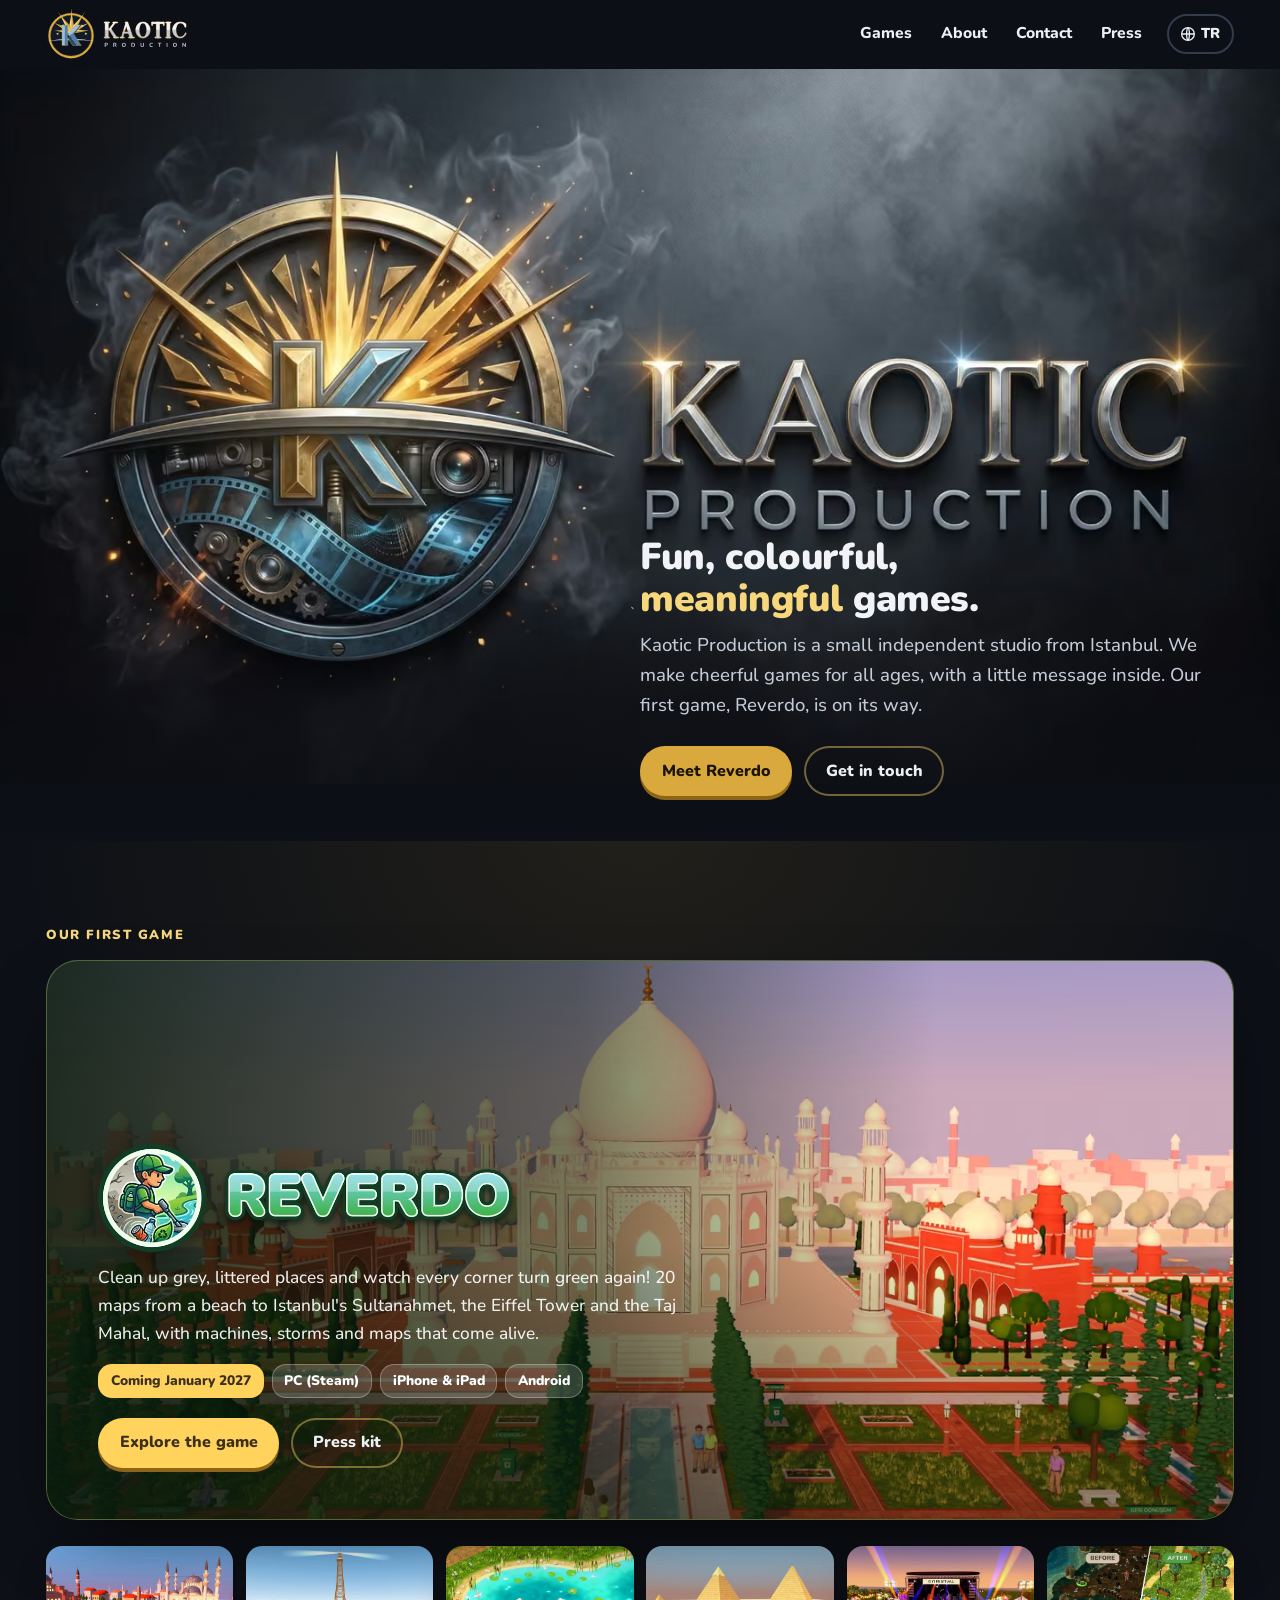
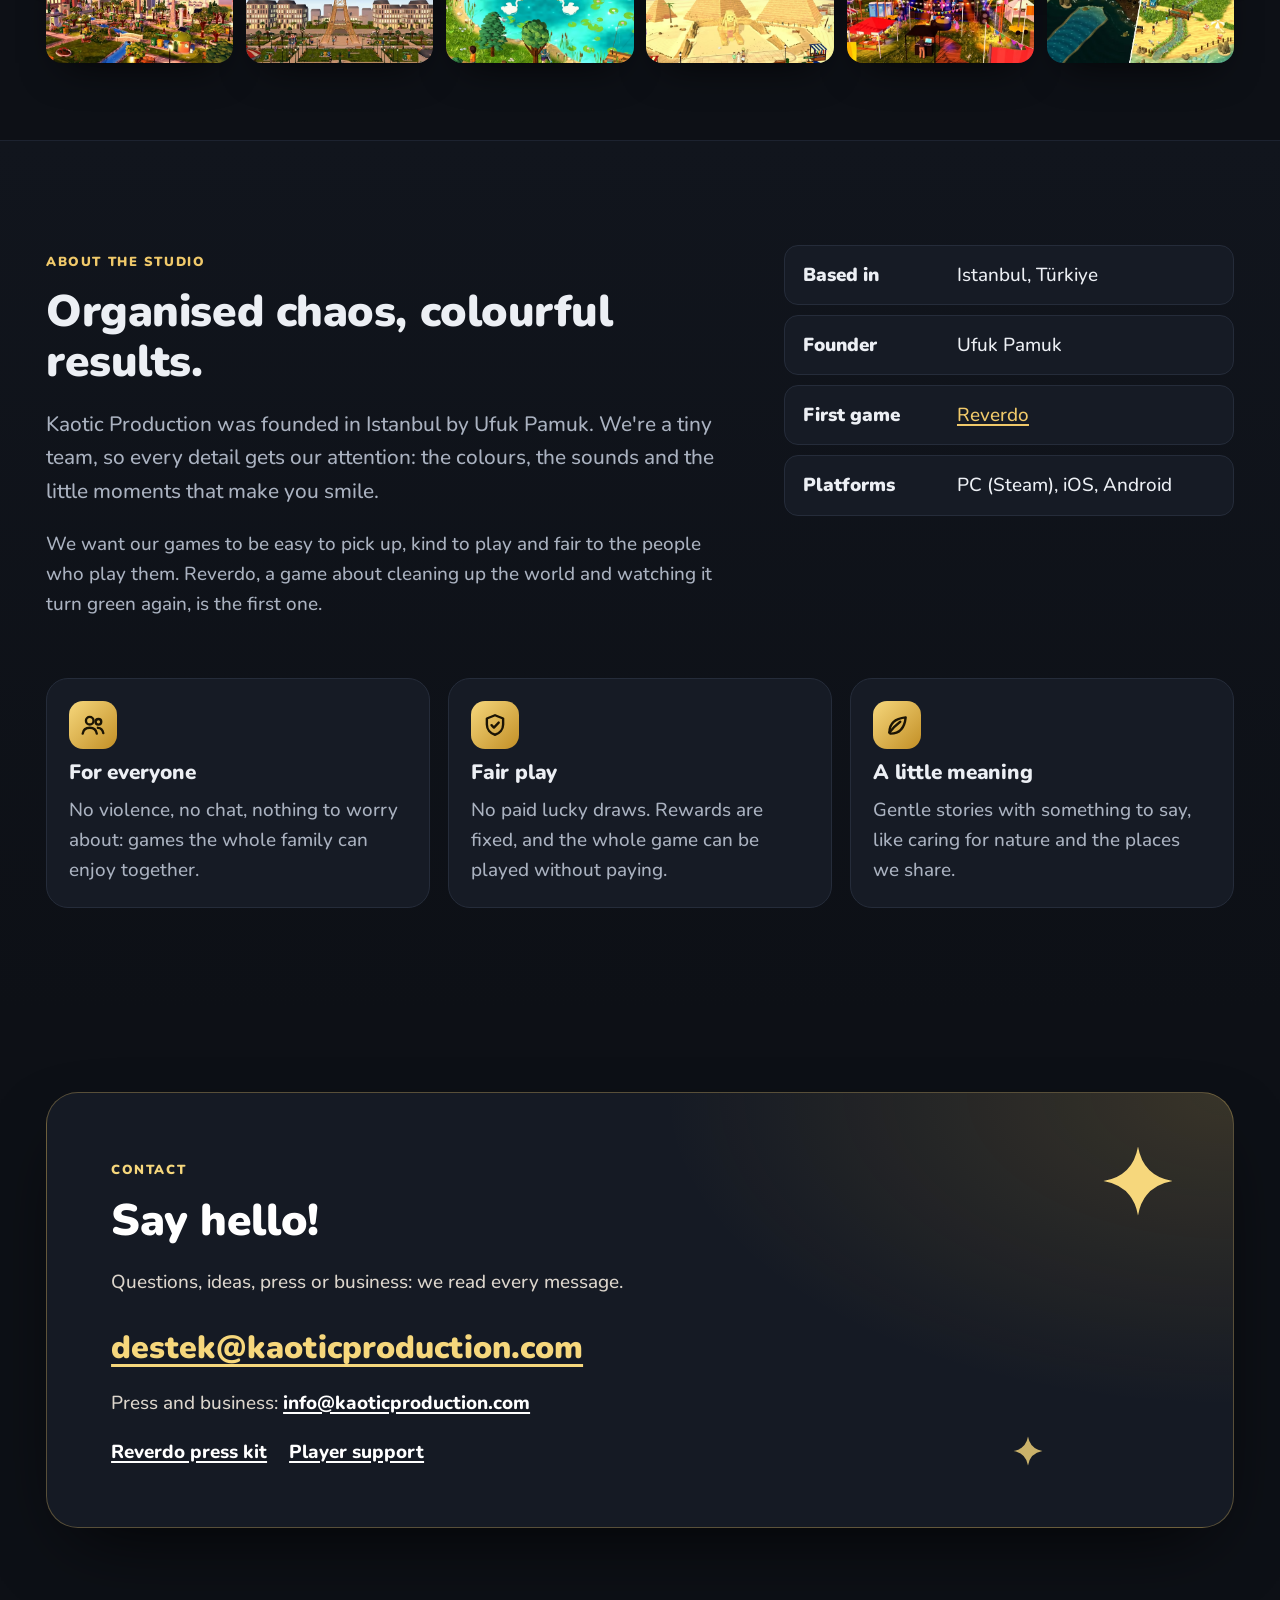
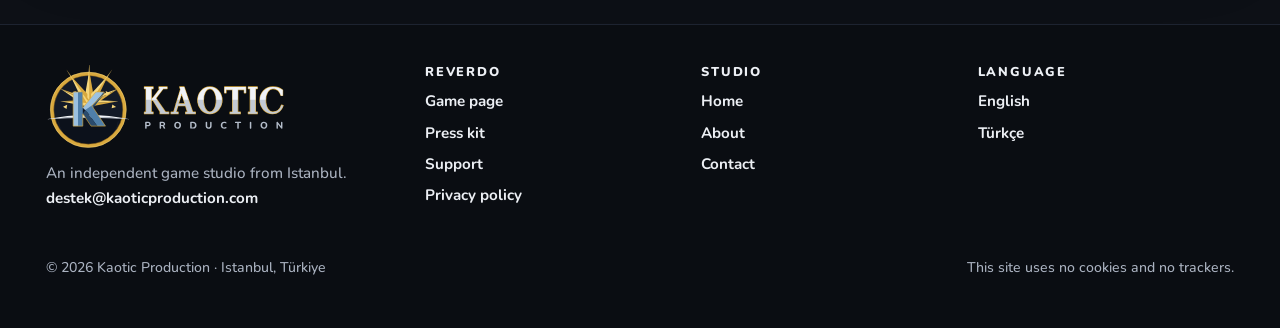
==== commit ba640c3d: "Studio re-theme: emblem cover hero, dark + gold palette, new vector logo set, wider fluid layout, 10" ====
--- a/index.html
+++ b/index.html
@@ -6,7 +6,7 @@
 <title>Kaotic Production · Fun, colourful, meaningful games</title>
 <meta name="description" content="Kaotic Production is an independent game studio from Istanbul making fun, colourful, meaningful games. Our first game: Reverdo.">
 <meta name="color-scheme" content="light dark">
-<meta name="theme-color" content="#1a1530">
+<meta name="theme-color" content="#0d1016">
 <meta name="referrer" content="strict-origin-when-cross-origin">
 <link rel="canonical" href="https://kaoticproduction.com/"><link rel="alternate" hreflang="en" href="https://kaoticproduction.com/"><link rel="alternate" hreflang="tr" href="https://kaoticproduction.com/tr/"><link rel="alternate" hreflang="x-default" href="https://kaoticproduction.com/">
 <meta property="og:type" content="website">
@@ -23,42 +23,45 @@
 <meta name="twitter:title" content="Kaotic Production · Fun, colourful, meaningful games">
 <meta name="twitter:description" content="Kaotic Production is an independent game studio from Istanbul making fun, colourful, meaningful games. Our first game: Reverdo.">
 <meta name="twitter:image" content="https://kaoticproduction.com/assets/img/og-studio.jpg">
-<link rel="icon" href="/favicon.svg" type="image/svg+xml"><link rel="icon" href="/favicon-32.png" sizes="32x32" type="image/png"><link rel="apple-touch-icon" href="/apple-touch-icon.png">
+<link rel="icon" href="/favicon.svg" type="image/svg+xml"><link rel="icon" href="/favicon-32.png" sizes="32x32" type="image/png"><link rel="apple-touch-icon" href="/apple-touch-icon.png"><link rel="manifest" href="/site.webmanifest">
 <link rel="preload" href="/assets/fonts/nunito-var.woff2" as="font" type="font/woff2" crossorigin>
 <link rel="stylesheet" href="/assets/css/site.css?v=20261021">
-<script type="application/ld+json">{"@context":"https://schema.org","@graph":[{"@type":"Organization","@id":"https://kaoticproduction.com/#org","name":"Kaotic Production","url":"https://kaoticproduction.com/","logo":"https://kaoticproduction.com/assets/brand/kaotic-mark-512.png","email":"info@kaoticproduction.com","contactPoint":[{"@type":"ContactPoint","contactType":"customer support","email":"destek@kaoticproduction.com"},{"@type":"ContactPoint","contactType":"press","email":"info@kaoticproduction.com"}],"founder":{"@type":"Person","name":"Ufuk Pamuk"},"address":{"@type":"PostalAddress","addressLocality":"Istanbul","addressCountry":"TR"}},{"@type":"WebSite","@id":"https://kaoticproduction.com/#site","url":"https://kaoticproduction.com/","name":"Kaotic Production","publisher":{"@id":"https://kaoticproduction.com/#org"},"inLanguage":["en","tr"]}]}</script>
+<script type="application/ld+json">{"@context":"https://schema.org","@graph":[{"@type":"Organization","@id":"https://kaoticproduction.com/#org","name":"Kaotic Production","url":"https://kaoticproduction.com/","logo":"https://kaoticproduction.com/assets/brand/kaotic-emblem-512.png","email":"info@kaoticproduction.com","contactPoint":[{"@type":"ContactPoint","contactType":"customer support","email":"destek@kaoticproduction.com"},{"@type":"ContactPoint","contactType":"press","email":"info@kaoticproduction.com"}],"founder":{"@type":"Person","name":"Ufuk Pamuk"},"address":{"@type":"PostalAddress","addressLocality":"Istanbul","addressCountry":"TR"}},{"@type":"WebSite","@id":"https://kaoticproduction.com/#site","url":"https://kaoticproduction.com/","name":"Kaotic Production","publisher":{"@id":"https://kaoticproduction.com/#org"},"inLanguage":["en","tr"]}]}</script>
 </head>
 <body class="studio">
 <a class="skip" href="#main">Skip to content</a>
 <div class="lang-hint" lang="tr"><div class="wrap"><span>Bu sayfanın Türkçesi de var.</span><a href="/tr/" hreflang="tr">Türkçe sayfaya geç</a><button type="button" aria-label="Kapat">&times;</button></div></div>
-<header class="site-header"><div class="wrap"><div class="bar"><a class="brand" href="/"><img src="/assets/brand/kaotic-mark.svg" width="38" height="38" alt=""><span lang="en">Kaotic<span class="sub">Production</span></span></a><nav class="nav" aria-label="Main"><a href="/#games">Games</a><a href="/#about">About</a><a href="/#contact">Contact</a><a href="/reverdo/presskit/">Press</a></nav><a class="lang" href="/tr/" hreflang="tr" lang="tr" aria-label="Türkçe"><svg viewBox="0 0 24 24" fill="none" stroke="currentColor" stroke-width="2" aria-hidden="true"><circle cx="12" cy="12" r="9.5"/><path d="M2.5 12h19M12 2.5c2.8 3 2.8 16 0 19M12 2.5c-2.8 3-2.8 16 0 19"/></svg><span>TR</span></a>
+<header class="site-header"><div class="wrap"><div class="bar"><a class="brand brand-k" href="/"><img src="/assets/brand/kaotic-logo-dark-bg.svg" width="150" height="53" alt="Kaotic Production"></a><nav class="nav" aria-label="Main"><a href="/#games">Games</a><a href="/#about">About</a><a href="/#contact">Contact</a><a href="/reverdo/presskit/">Press</a></nav><a class="lang" href="/tr/" hreflang="tr" lang="tr" aria-label="Türkçe"><svg viewBox="0 0 24 24" fill="none" stroke="currentColor" stroke-width="2" aria-hidden="true"><circle cx="12" cy="12" r="9.5"/><path d="M2.5 12h19M12 2.5c2.8 3 2.8 16 0 19M12 2.5c-2.8 3-2.8 16 0 19"/></svg><span>TR</span></a>
 <button class="menu-btn" type="button" aria-expanded="false" aria-controls="mnav" aria-label="Menu"><svg viewBox="0 0 24 24" fill="none" stroke="currentColor" stroke-width="2.4" stroke-linecap="round" aria-hidden="true"><path d="M4 7h16M4 12h16M4 17h16"/></svg></button></div>
 <nav class="mobile-nav" id="mnav" aria-label="Main"><a href="/#games">Games</a><a href="/#about">About</a><a href="/#contact">Contact</a><a href="/reverdo/presskit/">Press</a></nav></div></header>
 <main id="main">
 
-<section class="s-hero">
-<svg class="spark a" viewBox="0 0 100 100" aria-hidden="true"><path fill="currentColor" d="M50 2Q57 43 98 50Q57 57 50 98Q43 57 2 50Q43 43 50 2Z"/></svg><svg class="spark b" viewBox="0 0 100 100" aria-hidden="true"><path fill="currentColor" d="M50 2Q57 43 98 50Q57 57 50 98Q43 57 2 50Q43 43 50 2Z"/></svg>
-<div class="wrap grid">
-<div>
+<section class="k-hero" aria-labelledby="hero-h">
+<div class="k-media">
+<picture>
+<source media="(max-width: 719px)" type="image/avif" srcset="/assets/img/studio-emblem-480.avif 480w, /assets/img/studio-emblem-800.avif 800w, /assets/img/studio-emblem-980.avif 980w" sizes="100vw">
+<source media="(max-width: 719px)" type="image/webp" srcset="/assets/img/studio-emblem-480.webp 480w, /assets/img/studio-emblem-800.webp 800w, /assets/img/studio-emblem-980.webp 980w" sizes="100vw">
+<source media="(max-width: 719px)" srcset="/assets/img/studio-emblem-480.jpg 480w, /assets/img/studio-emblem-800.jpg 800w, /assets/img/studio-emblem-980.jpg 980w" sizes="100vw">
+<source type="image/avif" srcset="/assets/img/studio-cover-960.avif 960w, /assets/img/studio-cover-1440.avif 1440w, /assets/img/studio-cover-2000.avif 2000w" sizes="100vw">
+<source type="image/webp" srcset="/assets/img/studio-cover-960.webp 960w, /assets/img/studio-cover-1440.webp 1440w, /assets/img/studio-cover-2000.webp 2000w" sizes="100vw">
+<img src="/assets/img/studio-cover-1440.jpg" srcset="/assets/img/studio-cover-960.jpg 960w, /assets/img/studio-cover-1440.jpg 1440w, /assets/img/studio-cover-2000.jpg 2000w" sizes="100vw" width="2000" height="1116" alt="Kaotic Production emblem: a steel K in front of a golden starburst, and the words Kaotic Production" fetchpriority="high">
+</picture>
+<div class="k-glow" aria-hidden="true"></div>
+<div class="k-sparks" aria-hidden="true"><i></i><i></i><i></i><i></i><i></i><i></i><i></i><i></i><i></i><i></i></div>
+</div>
+<div class="wrap k-copy">
 <p class="eyebrow">Independent game studio · Istanbul</p>
-<h1>Fun, colourful, <span class="hl">meaningful</span> games.</h1>
+<h1 id="hero-h"><span class="visually-hidden">Kaotic Production: </span>Fun, colourful, <span class="hl">meaningful</span> games.</h1>
 <p class="lead">Kaotic Production is a small independent studio from Istanbul. We make cheerful games for all ages, with a little message inside. Our first game, Reverdo, is on its way.</p>
 <div class="ctas"><a class="btn" href="/reverdo/">Meet Reverdo</a><a class="btn ghost" href="#contact">Get in touch</a></div>
 </div>
-<div class="art">
-<div class="frame"><picture><source type="image/avif" srcset="/assets/img/still-sultanahmet-park-640.avif 640w, /assets/img/still-sultanahmet-park-1280.avif 1280w, /assets/img/still-sultanahmet-park-1920.avif 1920w" sizes="(min-width: 900px) 520px, 92vw"><source type="image/webp" srcset="/assets/img/still-sultanahmet-park-640.webp 640w, /assets/img/still-sultanahmet-park-1280.webp 1280w, /assets/img/still-sultanahmet-park-1920.webp 1920w" sizes="(min-width: 900px) 520px, 92vw"><img src="/assets/img/still-sultanahmet-park-1280.jpg" srcset="/assets/img/still-sultanahmet-park-640.jpg 640w, /assets/img/still-sultanahmet-park-1280.jpg 1280w, /assets/img/still-sultanahmet-park-1920.jpg 1920w" sizes="(min-width: 900px) 520px, 92vw" width="1280" height="720" alt="The park between Hagia Sophia and the Blue Mosque at sunset, clean and green" fetchpriority="high"></picture>
-<span class="tag"><svg viewBox="0 0 24 24" fill="none" stroke="currentColor" stroke-width="2.2" stroke-linecap="round" stroke-linejoin="round" aria-hidden="true"><path d="M5 19c0-8 5-13 15-14-1 10-6 15-14 15"/><path d="M5 19c3-4 6-7 10-10"/></svg> Reverdo &middot; Sultanahmet, Istanbul</span></div>
-<img class="sticker" src="/assets/img/reverdo-icon-192.png" width="112" height="112" alt="">
-</div>
-</div>
-<svg class="spark c" viewBox="0 0 100 100" aria-hidden="true"><path fill="currentColor" d="M50 2Q57 43 98 50Q57 57 50 98Q43 57 2 50Q43 43 50 2Z"/></svg>
 </section>
 
 <section class="featured" id="games" aria-labelledby="games-h">
 <div class="wrap">
 <p class="eyebrow">Our first game</p>
 <article class="feature-card">
-<div class="bg"><picture><source type="image/avif" srcset="/assets/img/keyart-960.avif 960w, /assets/img/keyart-1920.avif 1920w, /assets/img/keyart-2880.avif 2880w" sizes="(min-width: 1240px) 1180px, 100vw"><source type="image/webp" srcset="/assets/img/keyart-960.webp 960w, /assets/img/keyart-1920.webp 1920w, /assets/img/keyart-2880.webp 2880w" sizes="(min-width: 1240px) 1180px, 100vw"><img src="/assets/img/keyart-1920.jpg" srcset="/assets/img/keyart-960.jpg 960w, /assets/img/keyart-1920.jpg 1920w, /assets/img/keyart-2880.jpg 2880w" sizes="(min-width: 1240px) 1180px, 100vw" width="1920" height="620" alt="" loading="lazy" decoding="async"></picture></div>
+<div class="bg"><picture><source type="image/avif" srcset="/assets/img/keyart-960.avif 960w, /assets/img/keyart-1920.avif 1920w, /assets/img/keyart-2880.avif 2880w" sizes="(min-width: 1500px) 1440px, 100vw"><source type="image/webp" srcset="/assets/img/keyart-960.webp 960w, /assets/img/keyart-1920.webp 1920w, /assets/img/keyart-2880.webp 2880w" sizes="(min-width: 1500px) 1440px, 100vw"><img src="/assets/img/keyart-1920.jpg" srcset="/assets/img/keyart-960.jpg 960w, /assets/img/keyart-1920.jpg 1920w, /assets/img/keyart-2880.jpg 2880w" sizes="(min-width: 1500px) 1440px, 100vw" width="1920" height="620" alt="" loading="lazy" decoding="async"></picture></div>
 <div class="body">
 <h2 id="games-h" class="visually-hidden">Reverdo</h2>
 <picture><source type="image/avif" srcset="/assets/img/reverdo-wordmark-400.avif 400w, /assets/img/reverdo-wordmark-800.avif 800w, /assets/img/reverdo-wordmark-1200.avif 1200w" sizes="(min-width: 900px) 420px, 82vw"><source type="image/webp" srcset="/assets/img/reverdo-wordmark-400.webp 400w, /assets/img/reverdo-wordmark-800.webp 800w, /assets/img/reverdo-wordmark-1200.webp 1200w" sizes="(min-width: 900px) 420px, 82vw"><img src="/assets/img/reverdo-wordmark-800.png" srcset="/assets/img/reverdo-wordmark-400.png 400w, /assets/img/reverdo-wordmark-800.png 800w, /assets/img/reverdo-wordmark-1200.png 1200w" sizes="(min-width: 900px) 420px, 82vw" width="800" height="207" alt="Reverdo" class="logo" loading="lazy" decoding="async"></picture>
@@ -67,12 +70,15 @@
 <div class="actions"><a class="btn" href="/reverdo/">Explore the game</a><a class="btn ghost" href="/reverdo/presskit/">Press kit</a></div>
 </div>
 </article>
-<div class="strip">
-<picture><source type="image/avif" srcset="/assets/img/shot-10-eiffel-tower-640.avif 640w, /assets/img/shot-10-eiffel-tower-1280.avif 1280w" sizes="(min-width: 1240px) 380px, 33vw"><source type="image/webp" srcset="/assets/img/shot-10-eiffel-tower-640.webp 640w, /assets/img/shot-10-eiffel-tower-1280.webp 1280w" sizes="(min-width: 1240px) 380px, 33vw"><img src="/assets/img/shot-10-eiffel-tower-1280.jpg" srcset="/assets/img/shot-10-eiffel-tower-640.jpg 640w, /assets/img/shot-10-eiffel-tower-1280.jpg 1280w" sizes="(min-width: 1240px) 380px, 33vw" width="1280" height="720" alt="The Eiffel Tower and the gardens of the Champ de Mars" loading="lazy" decoding="async"></picture>
-<picture><source type="image/avif" srcset="/assets/img/still-swans-640.avif 640w, /assets/img/still-swans-1280.avif 1280w" sizes="(min-width: 1240px) 380px, 33vw"><source type="image/webp" srcset="/assets/img/still-swans-640.webp 640w, /assets/img/still-swans-1280.webp 1280w" sizes="(min-width: 1240px) 380px, 33vw"><img src="/assets/img/still-swans-1280.jpg" srcset="/assets/img/still-swans-640.jpg 640w, /assets/img/still-swans-1280.jpg 1280w" sizes="(min-width: 1240px) 380px, 33vw" width="1280" height="720" alt="Swans on a clean forest pond" loading="lazy" decoding="async"></picture>
-<picture><source type="image/avif" srcset="/assets/img/shot-07-giza-640.avif 640w, /assets/img/shot-07-giza-1280.avif 1280w" sizes="(min-width: 1240px) 380px, 33vw"><source type="image/webp" srcset="/assets/img/shot-07-giza-640.webp 640w, /assets/img/shot-07-giza-1280.webp 1280w" sizes="(min-width: 1240px) 380px, 33vw"><img src="/assets/img/shot-07-giza-1280.jpg" srcset="/assets/img/shot-07-giza-640.jpg 640w, /assets/img/shot-07-giza-1280.jpg 1280w" sizes="(min-width: 1240px) 380px, 33vw" width="1280" height="720" alt="The Pyramids of Giza and the Sphinx" loading="lazy" decoding="async"></picture>
 </div>
-</div>
+<ul class="showcase" aria-label="Reverdo screenshots">
+<li><picture><source type="image/avif" srcset="/assets/img/still-sultanahmet-park-640.avif 640w, /assets/img/still-sultanahmet-park-1280.avif 1280w" sizes="(min-width: 1200px) 17vw, 70vw"><source type="image/webp" srcset="/assets/img/still-sultanahmet-park-640.webp 640w, /assets/img/still-sultanahmet-park-1280.webp 1280w" sizes="(min-width: 1200px) 17vw, 70vw"><img src="/assets/img/still-sultanahmet-park-1280.jpg" srcset="/assets/img/still-sultanahmet-park-640.jpg 640w, /assets/img/still-sultanahmet-park-1280.jpg 1280w" sizes="(min-width: 1200px) 17vw, 70vw" width="1280" height="720" alt="The park between Hagia Sophia and the Blue Mosque at sunset, clean and green" loading="lazy" decoding="async"></picture></li>
+<li><picture><source type="image/avif" srcset="/assets/img/shot-10-eiffel-tower-640.avif 640w, /assets/img/shot-10-eiffel-tower-1280.avif 1280w" sizes="(min-width: 1200px) 17vw, 70vw"><source type="image/webp" srcset="/assets/img/shot-10-eiffel-tower-640.webp 640w, /assets/img/shot-10-eiffel-tower-1280.webp 1280w" sizes="(min-width: 1200px) 17vw, 70vw"><img src="/assets/img/shot-10-eiffel-tower-1280.jpg" srcset="/assets/img/shot-10-eiffel-tower-640.jpg 640w, /assets/img/shot-10-eiffel-tower-1280.jpg 1280w" sizes="(min-width: 1200px) 17vw, 70vw" width="1280" height="720" alt="The Eiffel Tower and the gardens of the Champ de Mars" loading="lazy" decoding="async"></picture></li>
+<li><picture><source type="image/avif" srcset="/assets/img/still-swans-640.avif 640w, /assets/img/still-swans-1280.avif 1280w" sizes="(min-width: 1200px) 17vw, 70vw"><source type="image/webp" srcset="/assets/img/still-swans-640.webp 640w, /assets/img/still-swans-1280.webp 1280w" sizes="(min-width: 1200px) 17vw, 70vw"><img src="/assets/img/still-swans-1280.jpg" srcset="/assets/img/still-swans-640.jpg 640w, /assets/img/still-swans-1280.jpg 1280w" sizes="(min-width: 1200px) 17vw, 70vw" width="1280" height="720" alt="Swans on a clean forest pond" loading="lazy" decoding="async"></picture></li>
+<li><picture><source type="image/avif" srcset="/assets/img/shot-07-giza-640.avif 640w, /assets/img/shot-07-giza-1280.avif 1280w" sizes="(min-width: 1200px) 17vw, 70vw"><source type="image/webp" srcset="/assets/img/shot-07-giza-640.webp 640w, /assets/img/shot-07-giza-1280.webp 1280w" sizes="(min-width: 1200px) 17vw, 70vw"><img src="/assets/img/shot-07-giza-1280.jpg" srcset="/assets/img/shot-07-giza-640.jpg 640w, /assets/img/shot-07-giza-1280.jpg 1280w" sizes="(min-width: 1200px) 17vw, 70vw" width="1280" height="720" alt="The Pyramids of Giza and the Sphinx" loading="lazy" decoding="async"></picture></li>
+<li><picture><source type="image/avif" srcset="/assets/img/still-concert-640.avif 640w, /assets/img/still-concert-1280.avif 1280w" sizes="(min-width: 1200px) 17vw, 70vw"><source type="image/webp" srcset="/assets/img/still-concert-640.webp 640w, /assets/img/still-concert-1280.webp 1280w" sizes="(min-width: 1200px) 17vw, 70vw"><img src="/assets/img/still-concert-1280.jpg" srcset="/assets/img/still-concert-640.jpg 640w, /assets/img/still-concert-1280.jpg 1280w" sizes="(min-width: 1200px) 17vw, 70vw" width="1280" height="720" alt="A light show over the stage at the concert ground" loading="lazy" decoding="async"></picture></li>
+<li><picture><source type="image/avif" srcset="/assets/img/shot-01-before-after-coast-640.avif 640w, /assets/img/shot-01-before-after-coast-1280.avif 1280w" sizes="(min-width: 1200px) 17vw, 70vw"><source type="image/webp" srcset="/assets/img/shot-01-before-after-coast-640.webp 640w, /assets/img/shot-01-before-after-coast-1280.webp 1280w" sizes="(min-width: 1200px) 17vw, 70vw"><img src="/assets/img/shot-01-before-after-coast-1280.jpg" srcset="/assets/img/shot-01-before-after-coast-640.jpg 640w, /assets/img/shot-01-before-after-coast-1280.jpg 1280w" sizes="(min-width: 1200px) 17vw, 70vw" width="1280" height="720" alt="Before and after: a grey, littered beach and the same beach clean and green" loading="lazy" decoding="async"></picture></li>
+</ul>
 </section>
 
 <section class="about" id="about" aria-labelledby="about-h">
@@ -119,7 +125,7 @@
 </main>
 <footer class="site-footer"><div class="wrap">
 <div class="cols">
-<div><picture><source srcset="/assets/brand/kaotic-wordmark-cream.svg" media="(prefers-color-scheme: dark)"><img class="logo" src="/assets/brand/kaotic-wordmark-ink.svg" width="180" height="92" alt="Kaotic Production"></picture>
+<div><img class="logo" src="/assets/brand/kaotic-logo-dark-bg.svg" width="240" height="85" alt="Kaotic Production">
 <p>An independent game studio from Istanbul.<br><a href="mailto:destek@kaoticproduction.com">destek@kaoticproduction.com</a></p></div>
 <div><h3>Reverdo</h3><ul>
 <li><a href="/reverdo/">Game page</a></li>
--- a/assets/css/site.css
+++ b/assets/css/site.css
@@ -13,8 +13,8 @@
 /* ---------- tokens ---------- */
 :root {
   --font: "Nunito", ui-rounded, "Segoe UI", system-ui, -apple-system, Roboto, Arial, sans-serif;
-  --gutter: 16px;
-  --maxw: 1180px;
+  --gutter: clamp(16px, 3.6vw, 72px);
+  --maxw: 1440px;
   --radius: 22px;
   --radius-sm: 14px;
   --shadow: 0 10px 30px -12px rgba(30, 20, 5, .28);
@@ -100,7 +100,7 @@
   margin: 0;
   background: var(--bg);
   color: var(--ink);
-  font: 500 1.0625rem/1.6 var(--font);
+  font: 500 clamp(1.0625rem, .25vw + .98rem, 1.2rem)/1.6 var(--font);
   overflow-x: hidden;
   text-rendering: optimizeLegibility;
 }
@@ -112,13 +112,12 @@
 :focus-visible { outline: 3px solid var(--focus); outline-offset: 3px; border-radius: 6px; }
 h1, h2, h3 { line-height: 1.12; letter-spacing: -.01em; margin: 0 0 .5em; font-weight: 900; }
 h1 { font-size: clamp(2.3rem, 6vw + .5rem, 4.6rem); }
-h2 { font-size: clamp(1.8rem, 3vw + .8rem, 2.9rem); }
+h2 { font-size: clamp(1.8rem, 2.2vw + 1rem, 3.4rem); }
 h3 { font-size: 1.3rem; font-weight: 850; }
 p { margin: 0 0 1em; }
 ul { margin: 0 0 1em; padding-left: 1.2em; }
 li { margin: .3em 0; }
 .wrap { width: 100%; max-width: calc(var(--maxw) + 2 * var(--gutter)); margin: 0 auto; padding: 0 var(--gutter); }
-@media (min-width: 720px) { :root { --gutter: 28px; } }
 .visually-hidden { position: absolute !important; width: 1px; height: 1px; overflow: hidden; clip: rect(0 0 0 0); white-space: nowrap; }
 .skip { position: absolute; left: 12px; top: -60px; z-index: 100; background: var(--surface); color: var(--ink); padding: 10px 16px; border-radius: 10px; font-weight: 800; }
 .skip:focus { top: 12px; }
@@ -309,9 +308,9 @@
 .g-hero .media video.playing { opacity: 1; }
 .g-hero::after { content: ""; position: absolute; inset: 0; z-index: -1; background: linear-gradient(180deg, rgba(5,20,8,.5) 0%, rgba(5,20,8,.1) 18%, rgba(5,20,8,.35) 34%, rgba(5,20,8,.82) 62%, rgba(5,20,8,.94) 100%); }
 .g-hero .inner { padding-top: 120px; padding-bottom: 40px; }
-.g-hero .logo { width: min(560px, 92%); margin: 0 0 10px -6px; filter: drop-shadow(0 8px 18px rgba(0,0,0,.4)); }
-.g-hero h1 { font-size: clamp(1.6rem, 2.6vw + 1rem, 2.6rem); max-width: 22ch; margin-bottom: .35em; text-shadow: 0 2px 14px rgba(0,0,0,.35); }
-.g-hero .sub { font-size: clamp(1.02rem, .5vw + .95rem, 1.2rem); max-width: 38em; color: rgba(255,255,255,.92); text-shadow: 0 1px 8px rgba(0,0,0,.4); }
+.g-hero .logo { width: min(clamp(420px, 34vw, 720px), 92%); margin: 0 0 10px -6px; filter: drop-shadow(0 8px 18px rgba(0,0,0,.4)); }
+.g-hero h1 { font-size: clamp(1.6rem, 1.6vw + 1.2rem, 3.4rem); max-width: 22ch; margin-bottom: .35em; text-shadow: 0 2px 14px rgba(0,0,0,.35); }
+.g-hero .sub { font-size: clamp(1.02rem, .45vw + .95rem, 1.45rem); max-width: 38em; color: rgba(255,255,255,.92); text-shadow: 0 1px 8px rgba(0,0,0,.4); }
 .g-hero .when { display: inline-flex; flex-wrap: wrap; gap: 8px; margin: 4px 0 18px; }
 .g-hero .stores { margin-bottom: 8px; }
 .media-ctl { position: absolute; right: var(--gutter); top: 84px; z-index: 2; display: inline-grid; place-items: center; width: 44px; height: 44px; border-radius: 999px; border: 1.5px solid rgba(255,255,255,.55); background: rgba(0,0,0,.35); color: #fff; cursor: pointer; }
@@ -321,7 +320,7 @@
 .media-ctl[hidden] { display: none; }
 @media (min-width: 900px) {
   .g-hero .inner { padding-bottom: 72px; }
-  .g-hero::after { background: linear-gradient(90deg, rgba(5,20,8,.72) 0%, rgba(5,20,8,.35) 42%, rgba(5,20,8,0) 66%), linear-gradient(180deg, rgba(5,20,8,.5) 0%, rgba(5,20,8,0) 20%, rgba(5,20,8,0) 60%, rgba(5,20,8,.6) 100%); }
+  .g-hero::after { background: radial-gradient(ellipse 60% 70% at 18% 82%, rgba(5,20,8,.78) 0%, rgba(5,20,8,.45) 45%, rgba(5,20,8,0) 75%), linear-gradient(180deg, rgba(5,20,8,.42) 0%, rgba(5,20,8,0) 13%); }
   .media-ctl { top: auto; bottom: 28px; }
 }
 
@@ -356,7 +355,7 @@
 /* feature rows */
 .rows { display: grid; gap: 72px; }
 .row { display: grid; gap: 24px; align-items: center; }
-.row .text h2 { font-size: clamp(1.7rem, 2.4vw + .8rem, 2.5rem); }
+.row .text h2 { font-size: clamp(1.7rem, 1.8vw + 1rem, 3rem); }
 .row .text p { color: var(--muted); }
 .row .shot { position: relative; }
 .row .shot img { width: 100%; border-radius: var(--radius); box-shadow: var(--shadow); aspect-ratio: 16 / 9; object-fit: cover; }
@@ -484,7 +483,7 @@
 .dl-grid a { display: block; text-decoration: none; color: var(--ink); font-weight: 800; font-size: .88rem; }
 .dl-grid img { width: 100%; aspect-ratio: 16 / 9; object-fit: cover; border-radius: 12px; margin-bottom: 6px; background: #0a1a0d; }
 .dl-grid .logo-tile img { object-fit: contain; padding: 10px; background: repeating-conic-gradient(#e9e4d8 0% 25%, #f6f2ea 0% 50%) 50% / 20px 20px; }
-.dl-grid .logo-tile.darkbg img { background: #1a1530; }
+.dl-grid .logo-tile.darkbg img { background: #0d1016; }
 @media (min-width: 720px) { .dl-grid { grid-template-columns: repeat(3, 1fr); gap: 18px; } }
 @media (min-width: 960px) { .pk-grid { grid-template-columns: 300px 1fr; gap: 48px; } .factsheet { position: sticky; top: 88px; } }
 
@@ -529,3 +528,98 @@
   .store small { font-size: .64rem; }
   .stores { gap: 8px; }
 }
+
+/* =================================================================
+   Studio pages: dark + gold (matches the emblem). Dark only.
+   ================================================================= */
+body.studio {
+  --bg: #0d1016;
+  --bg-alt: #11151d;
+  --surface: #161b25;
+  --ink: #eceff4;
+  --muted: #aab2c0;
+  --line: #262d3b;
+  --accent: #d9a93e;
+  --accent-text: #f0c96a;
+  --accent-ink: #1b1405;
+  --focus: #f0c96a;
+  --gold: #d9a93e;
+  --gold-lt: #f6d77c;
+  --shadow: 0 18px 40px -18px rgba(0,0,0,.8);
+  --shadow-lg: 0 30px 80px -30px rgba(0,0,0,.9);
+  color-scheme: dark;
+}
+body.studio .btn { --b-edge: #8d6516; }
+body.studio .btn.ghost { --b-ink: var(--ink); box-shadow: inset 0 0 0 2px rgba(240,201,106,.45); }
+body.studio .btn.ghost:hover { box-shadow: inset 0 0 0 2px var(--gold-lt); }
+body.studio .site-header { background: color-mix(in srgb, #0d1016 82%, transparent); }
+body.studio .site-header.scrolled { border-bottom-color: #232a37; }
+.brand-k img { width: auto; height: 50px; border-radius: 0; }
+@media (max-width: 599px) { .brand-k img { height: 42px; } }
+body.studio .nav a:hover, body.studio .nav a[aria-current="page"] { background: rgba(240,201,106,.12); }
+body.studio .lang, body.studio .menu-btn { border-color: #333b4c; }
+
+/* hero: the emblem cover, edge to edge */
+.k-hero { position: relative; display: grid; isolation: isolate; background: #0b0d12; overflow: hidden; }
+.k-media { grid-area: 1 / 1; position: relative; z-index: -1; }
+.k-media img { width: 100%; height: auto; display: block; }
+.k-media::after { content: ""; position: absolute; inset: 0; background: linear-gradient(180deg, rgba(13,16,22,0) 62%, #0d1016 99%); }
+.k-copy { grid-area: 1 / 1; align-self: start; padding-top: 80vw; padding-bottom: 56px; }
+.k-copy h1 { font-size: clamp(2.2rem, 3.4vw + 1rem, 5rem); max-width: 14ch; color: #f1f3f7; }
+.k-copy h1 .hl { color: var(--gold-lt); }
+.k-copy .lead { color: #c3cad5; }
+.k-copy .ctas { display: flex; flex-wrap: wrap; gap: 12px; margin-top: 26px; }
+.k-glow { position: absolute; left: 4%; top: 6%; width: 52%; aspect-ratio: 1; border-radius: 50%; background: radial-gradient(circle, rgba(246,197,92,.22) 0%, rgba(246,197,92,.06) 40%, rgba(246,197,92,0) 70%); mix-blend-mode: screen; pointer-events: none; }
+.k-sparks { position: absolute; inset: 0; pointer-events: none; overflow: hidden; }
+.k-sparks i { position: absolute; bottom: 30%; width: 4px; height: 4px; border-radius: 50%; background: #ffd77a; box-shadow: 0 0 8px 2px rgba(255,190,80,.7); opacity: 0; }
+.k-sparks i:nth-child(1) { left: 12%; } .k-sparks i:nth-child(2) { left: 18%; bottom: 40%; } .k-sparks i:nth-child(3) { left: 24%; bottom: 22%; }
+.k-sparks i:nth-child(4) { left: 31%; bottom: 46%; } .k-sparks i:nth-child(5) { left: 37%; } .k-sparks i:nth-child(6) { left: 43%; bottom: 36%; }
+.k-sparks i:nth-child(7) { left: 9%; bottom: 52%; } .k-sparks i:nth-child(8) { left: 28%; bottom: 60%; } .k-sparks i:nth-child(9) { left: 46%; bottom: 55%; }
+.k-sparks i:nth-child(10) { left: 21%; bottom: 66%; width: 3px; height: 3px; }
+@media (prefers-reduced-motion: no-preference) {
+  .k-sparks i { animation: ember 7s linear infinite; }
+  .k-sparks i:nth-child(2n) { animation-duration: 9s; animation-delay: -3s; }
+  .k-sparks i:nth-child(3n) { animation-duration: 11s; animation-delay: -6s; }
+  .k-sparks i:nth-child(5n) { animation-delay: -1.5s; }
+  @keyframes ember { 0% { transform: translate(0, 0); opacity: 0; } 10% { opacity: .9; } 70% { opacity: .6; } 100% { transform: translate(40px, -220px); opacity: 0; } }
+  .k-glow { animation: glow 6s ease-in-out infinite; }
+  @keyframes glow { 0%, 100% { opacity: .75; transform: scale(1); } 50% { opacity: 1; transform: scale(1.06); } }
+}
+@media (min-width: 720px) {
+  .k-media img { max-height: 92vh; object-fit: cover; object-position: 50% 45%; }
+  .k-copy .eyebrow { display: none; }
+  .k-glow { left: 6%; top: 8%; width: 40%; }
+  .k-copy { padding-top: 52vw; }
+}
+@media (min-width: 1100px) {
+  .k-copy { padding-top: min(36.5vw, 64vh); align-self: start; padding-bottom: clamp(40px, 3.5vw, 90px); }
+  .k-copy > * { margin-left: 50%; }
+  .k-copy h1 { font-size: clamp(2rem, 2.3vw + .5rem, 4.2rem); max-width: 16ch; margin-bottom: .3em; }
+  .k-copy .lead { font-size: clamp(1rem, .45vw + .8rem, 1.35rem); max-width: 36em; }
+  .k-media::after { background: linear-gradient(180deg, rgba(13,16,22,0) 72%, #0d1016 100%); }
+}
+
+/* featured game band */
+body.studio .featured { padding: clamp(56px, 6vw, 120px) 0 0; background: radial-gradient(ellipse 70% 60% at 50% 0%, rgba(217,169,62,.10), rgba(217,169,62,0) 70%), #0d1016; }
+body.studio .featured .eyebrow { color: var(--gold-lt); }
+body.studio .feature-card { border: 1px solid rgba(240,201,106,.25); }
+@media (min-width: 900px) { .feature-card { min-height: clamp(560px, 38vw, 760px); } .feature-card .logo { width: min(clamp(420px, 30vw, 620px), 82%); } .feature-card .body { max-width: 860px; padding: clamp(48px, 4vw, 80px); } }
+.showcase { list-style: none; margin: clamp(20px, 2vw, 36px) 0 0; padding: 0 var(--gutter) clamp(56px, 6vw, 120px); display: grid; grid-auto-flow: column; grid-auto-columns: 70vw; gap: 12px; overflow-x: auto; scroll-snap-type: x mandatory; scrollbar-width: none; }
+.showcase::-webkit-scrollbar { display: none; }
+.showcase li { margin: 0; scroll-snap-align: start; }
+.showcase img { width: 100%; aspect-ratio: 16 / 10; object-fit: cover; border-radius: 16px; box-shadow: var(--shadow); }
+@media (min-width: 1200px) { .showcase { grid-auto-flow: row; grid-template-columns: repeat(6, 1fr); grid-auto-columns: auto; overflow: visible; gap: clamp(12px, 1vw, 22px); } }
+
+/* about + values + contact on dark */
+body.studio .about { background: linear-gradient(180deg, #11151d, #0d1016); border-top: 1px solid #1d2330; }
+body.studio .facts li, body.studio .value { background: var(--surface); border-color: #252c3a; }
+body.studio .value .ic { background: linear-gradient(135deg, #f6d77c, #c28f26) !important; color: #1b1405; }
+body.studio .contact-card { background: radial-gradient(ellipse 80% 120% at 100% 0%, rgba(217,169,62,.18), rgba(217,169,62,0) 60%), #151a24; border: 1px solid rgba(240,201,106,.3); }
+body.studio .contact-card .mail { color: var(--gold-lt); }
+body.studio .contact-card .eyebrow { color: var(--gold-lt) !important; }
+body.studio .spark.a, body.studio .spark.c { color: var(--gold-lt); }
+body.studio .site-footer { background: #0a0d12; border-top-color: #1d2330; }
+.site-footer .logo { width: 240px; height: auto; }
+body.studio .nf .big { color: var(--gold-lt); }
+
+@media (min-width: 2200px) { :root { --maxw: 1720px; } }
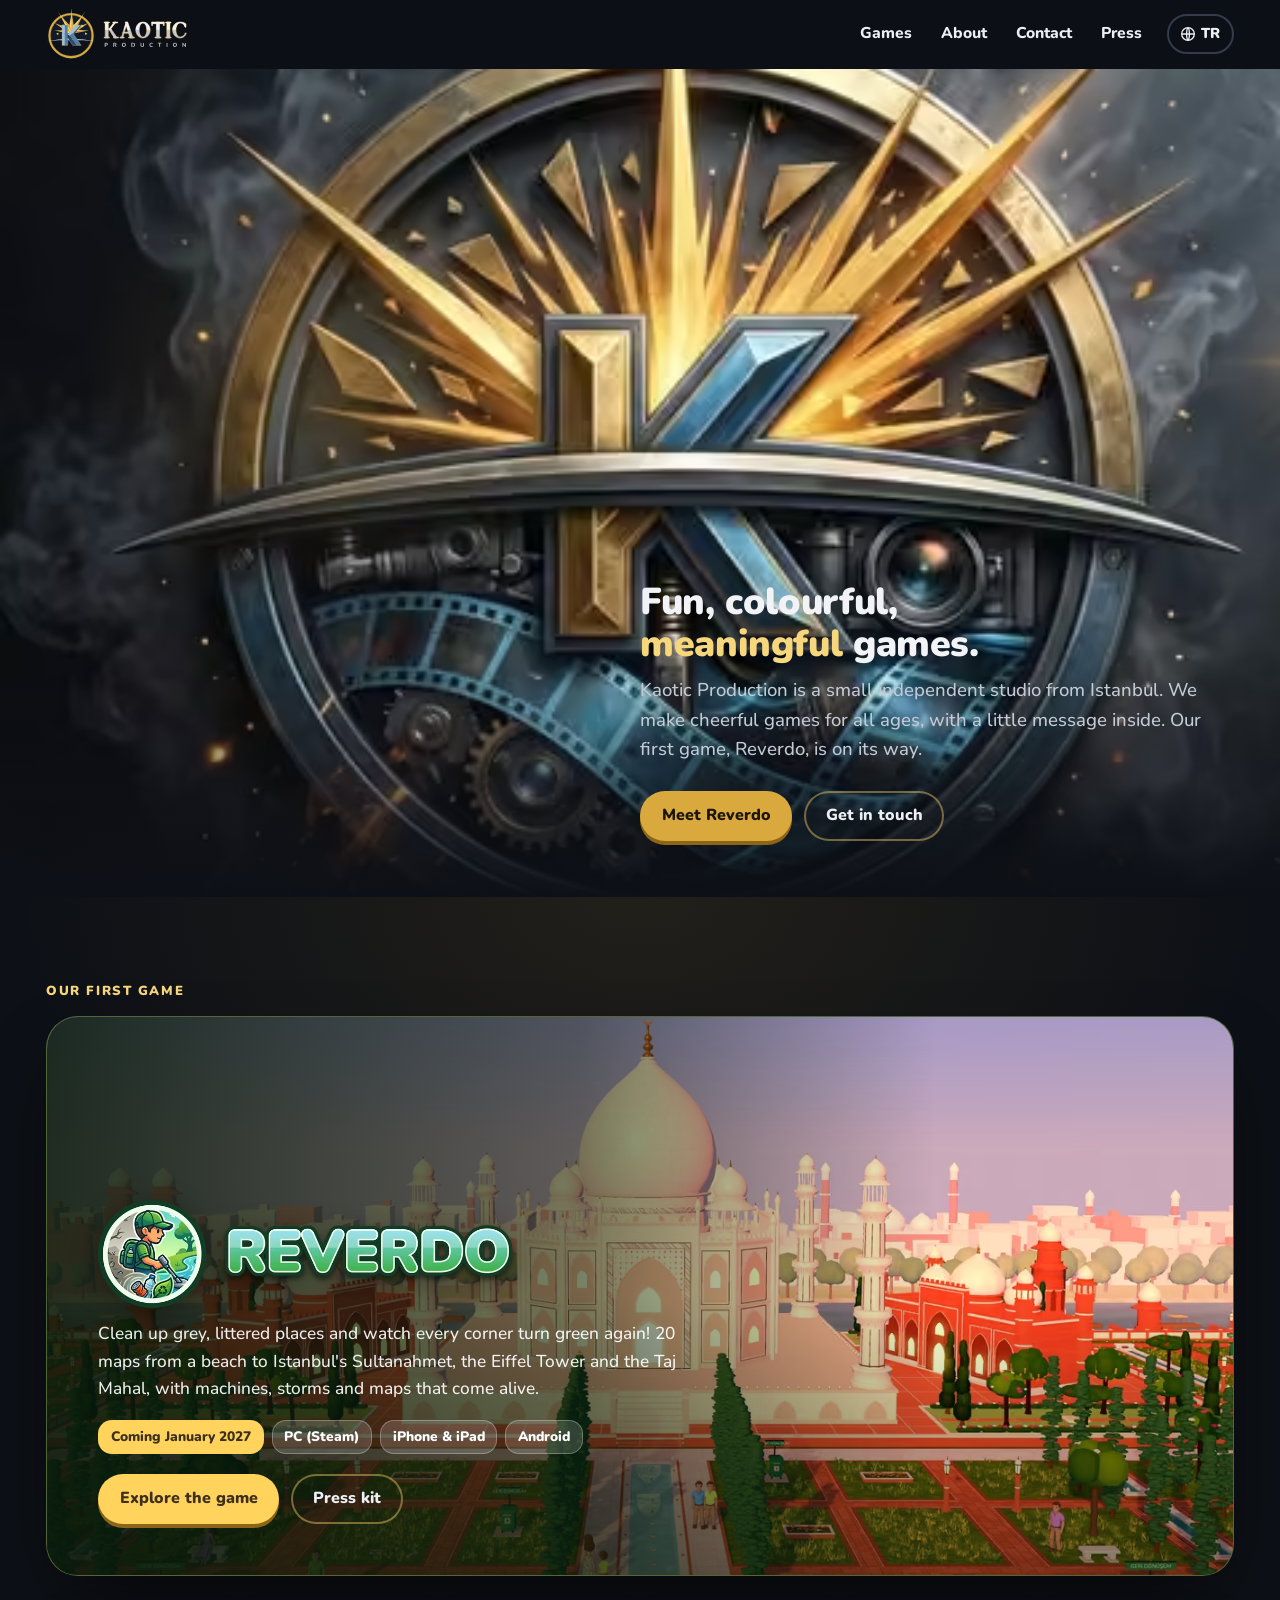
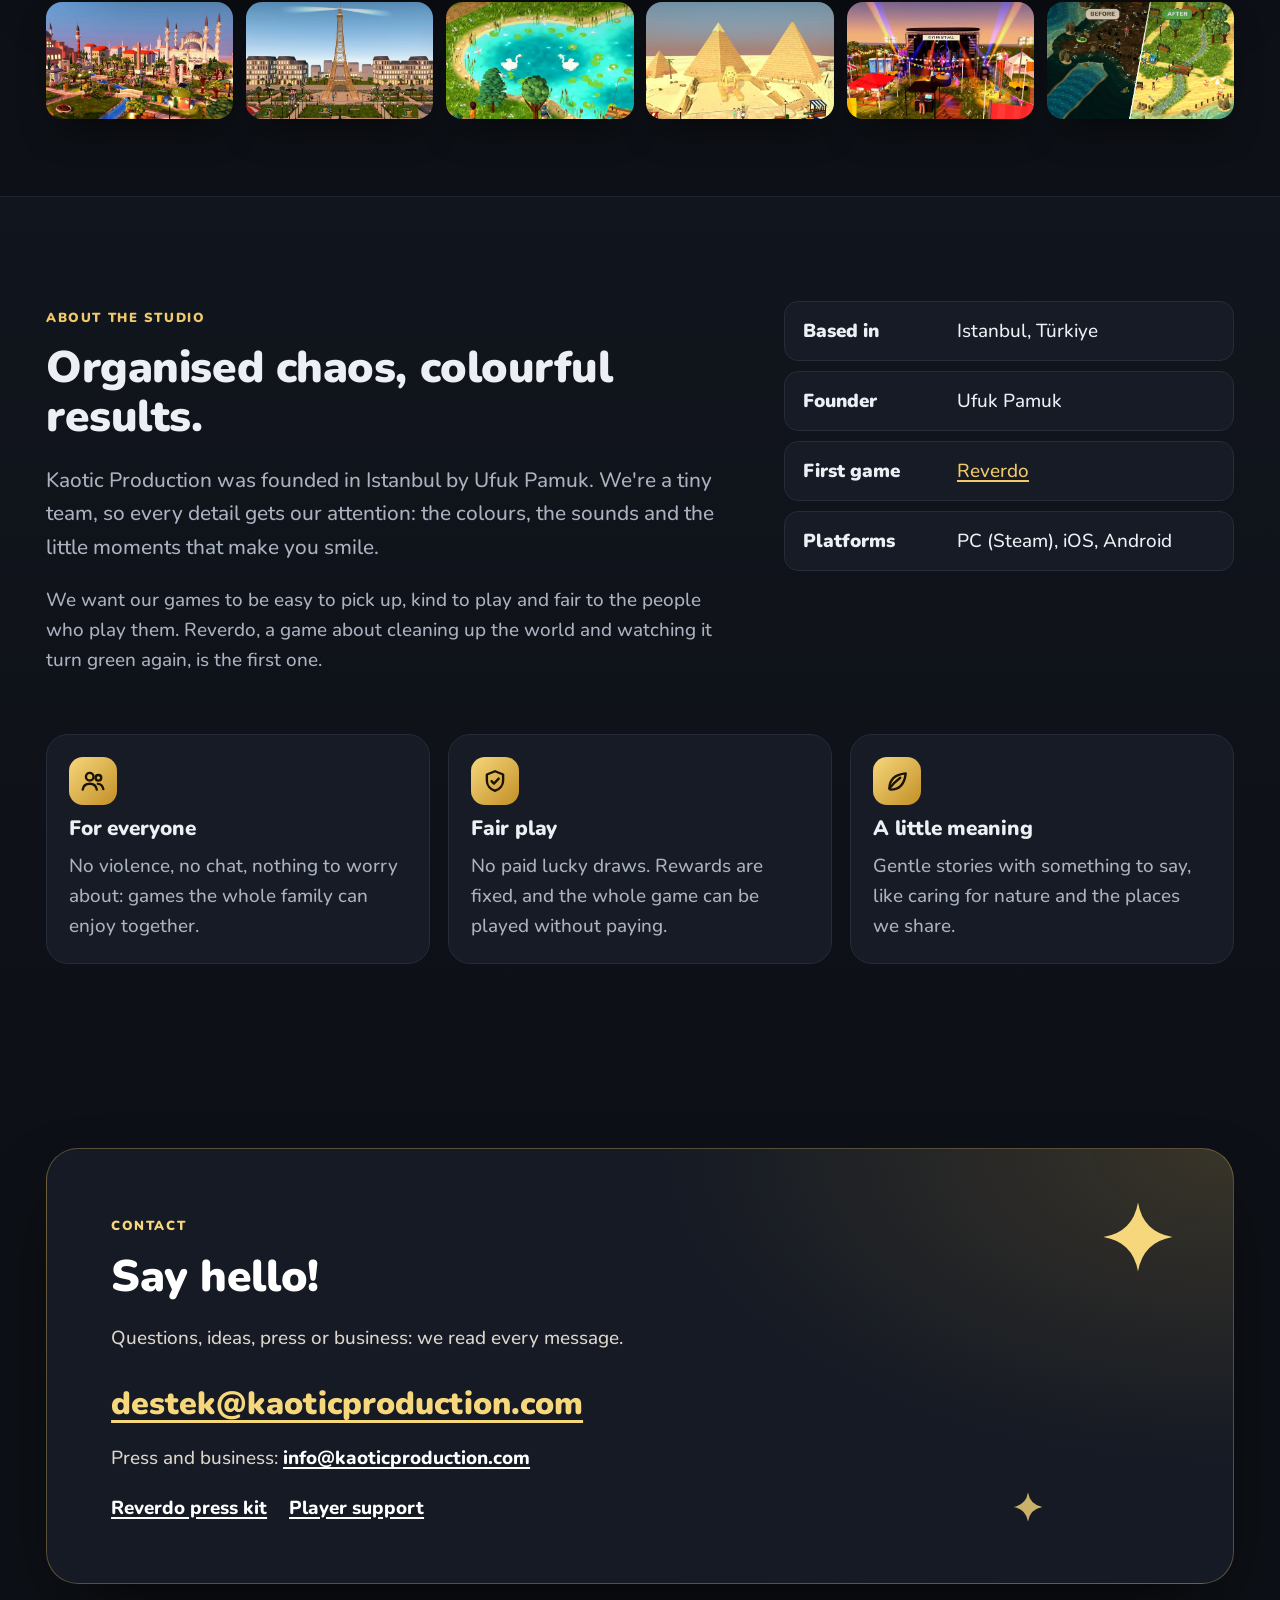
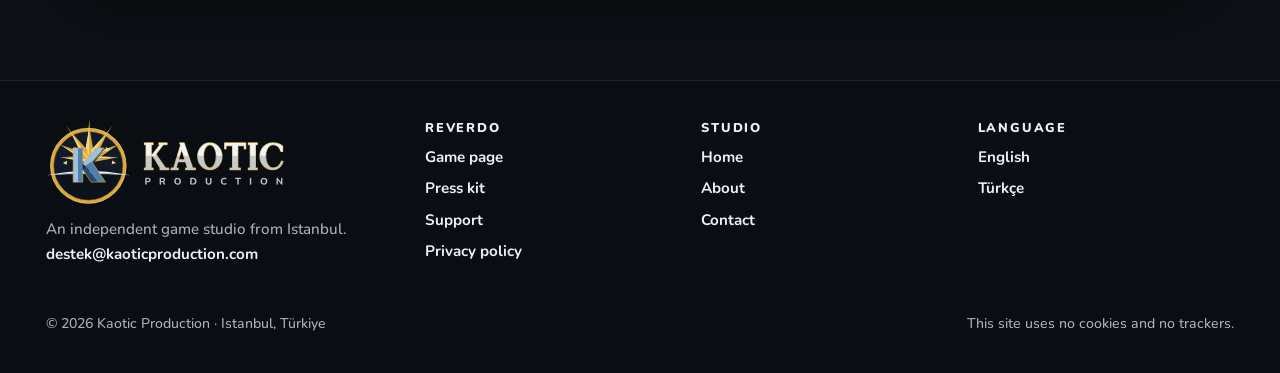
==== commit b2878a2b: "Studio hero: headline clear of the emblem's wordmark" ====
--- a/index.html
+++ b/index.html
@@ -25,7 +25,7 @@
 <meta name="twitter:image" content="https://kaoticproduction.com/assets/img/og-studio.jpg">
 <link rel="icon" href="/favicon.svg" type="image/svg+xml"><link rel="icon" href="/favicon-32.png" sizes="32x32" type="image/png"><link rel="apple-touch-icon" href="/apple-touch-icon.png"><link rel="manifest" href="/site.webmanifest">
 <link rel="preload" href="/assets/fonts/nunito-var.woff2" as="font" type="font/woff2" crossorigin>
-<link rel="stylesheet" href="/assets/css/site.css?v=20261021">
+<link rel="stylesheet" href="/assets/css/site.css?v=20261021b">
 <script type="application/ld+json">{"@context":"https://schema.org","@graph":[{"@type":"Organization","@id":"https://kaoticproduction.com/#org","name":"Kaotic Production","url":"https://kaoticproduction.com/","logo":"https://kaoticproduction.com/assets/brand/kaotic-emblem-512.png","email":"info@kaoticproduction.com","contactPoint":[{"@type":"ContactPoint","contactType":"customer support","email":"destek@kaoticproduction.com"},{"@type":"ContactPoint","contactType":"press","email":"info@kaoticproduction.com"}],"founder":{"@type":"Person","name":"Ufuk Pamuk"},"address":{"@type":"PostalAddress","addressLocality":"Istanbul","addressCountry":"TR"}},{"@type":"WebSite","@id":"https://kaoticproduction.com/#site","url":"https://kaoticproduction.com/","name":"Kaotic Production","publisher":{"@id":"https://kaoticproduction.com/#org"},"inLanguage":["en","tr"]}]}</script>
 </head>
 <body class="studio">
@@ -140,6 +140,6 @@
 </div>
 <div class="fine"><span>&copy; 2026 Kaotic Production &middot; Istanbul, Türkiye</span><span>This site uses no cookies and no trackers.</span></div>
 </div></footer>
-<script src="/assets/js/site.js?v=20261021" defer></script>
+<script src="/assets/js/site.js?v=20261021b" defer></script>
 </body>
 </html>
--- a/assets/css/site.css
+++ b/assets/css/site.css
@@ -592,7 +592,7 @@
   .k-copy { padding-top: 52vw; }
 }
 @media (min-width: 1100px) {
-  .k-copy { padding-top: min(36.5vw, 64vh); align-self: start; padding-bottom: clamp(40px, 3.5vw, 90px); }
+  .k-copy { padding-top: min(40vw, 70vh); align-self: start; padding-bottom: clamp(40px, 3.5vw, 90px); }
   .k-copy > * { margin-left: 50%; }
   .k-copy h1 { font-size: clamp(2rem, 2.3vw + .5rem, 4.2rem); max-width: 16ch; margin-bottom: .3em; }
   .k-copy .lead { font-size: clamp(1rem, .45vw + .8rem, 1.35rem); max-width: 36em; }
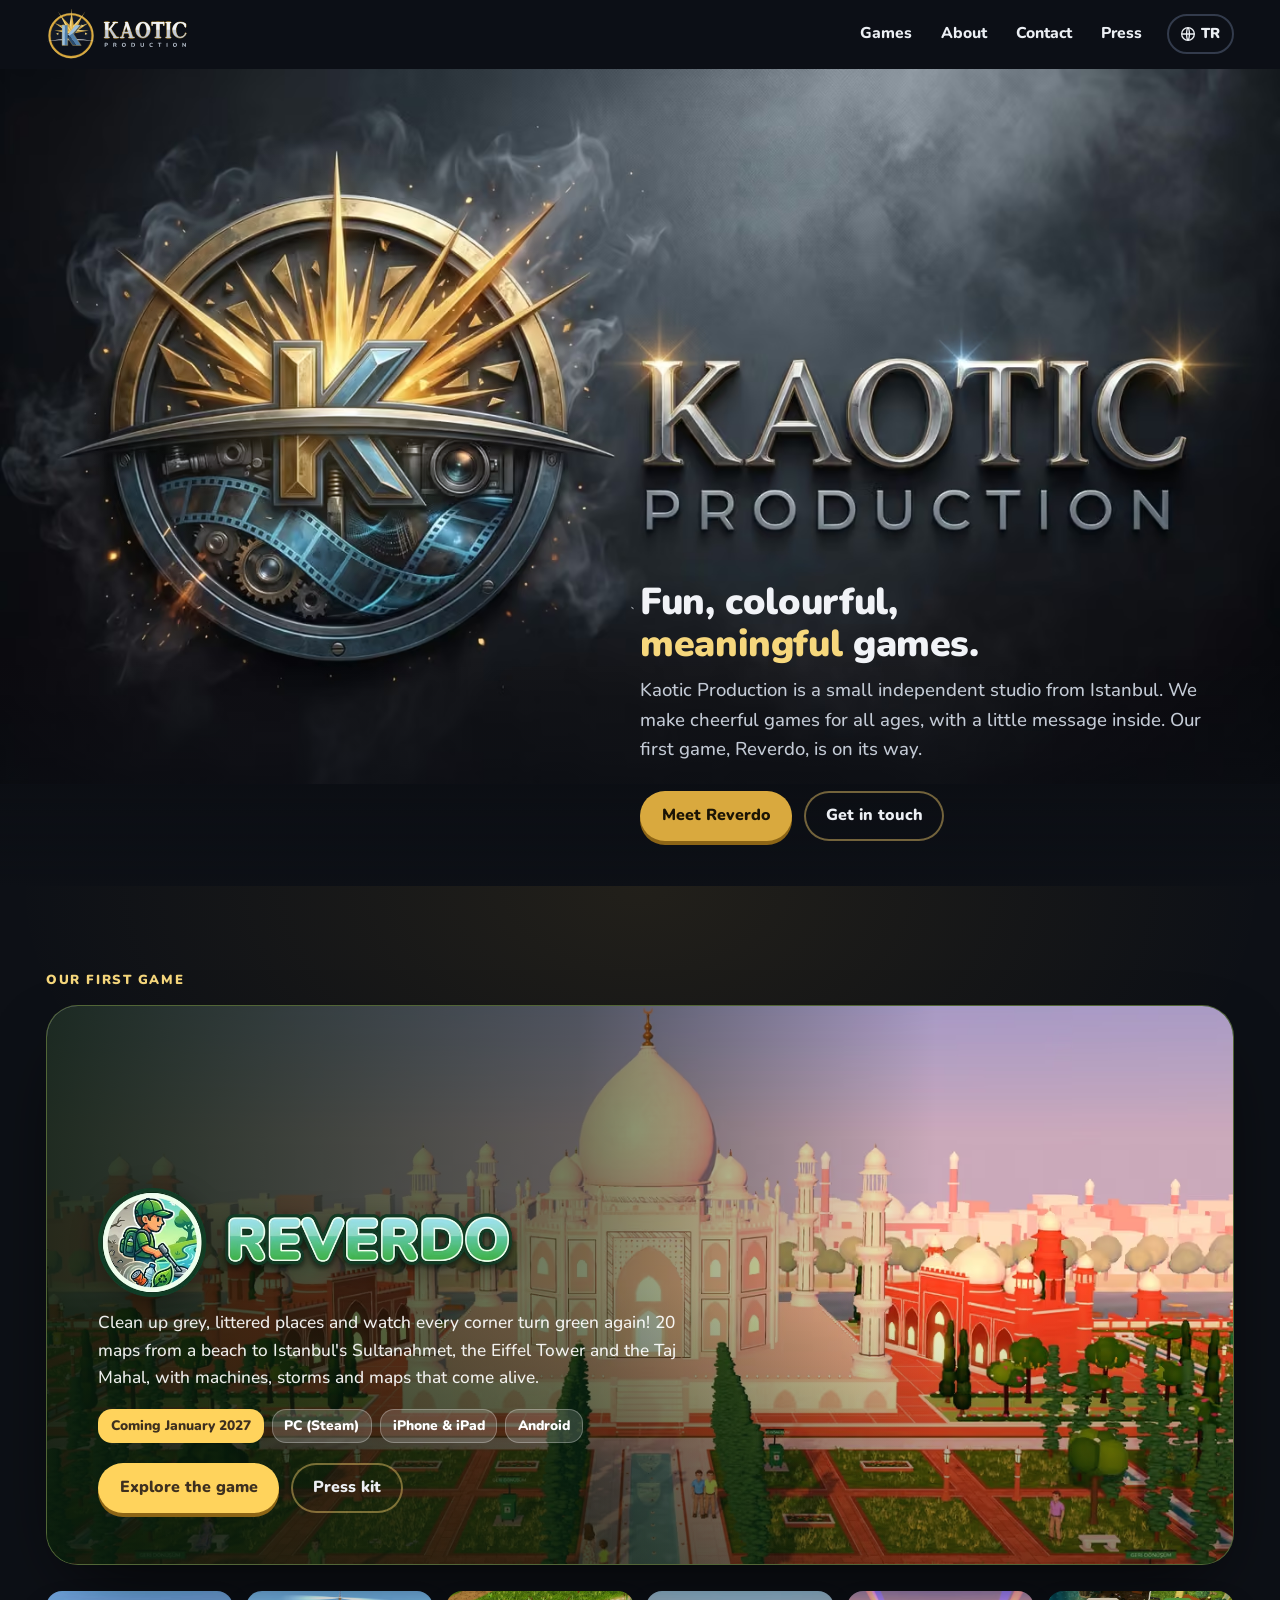
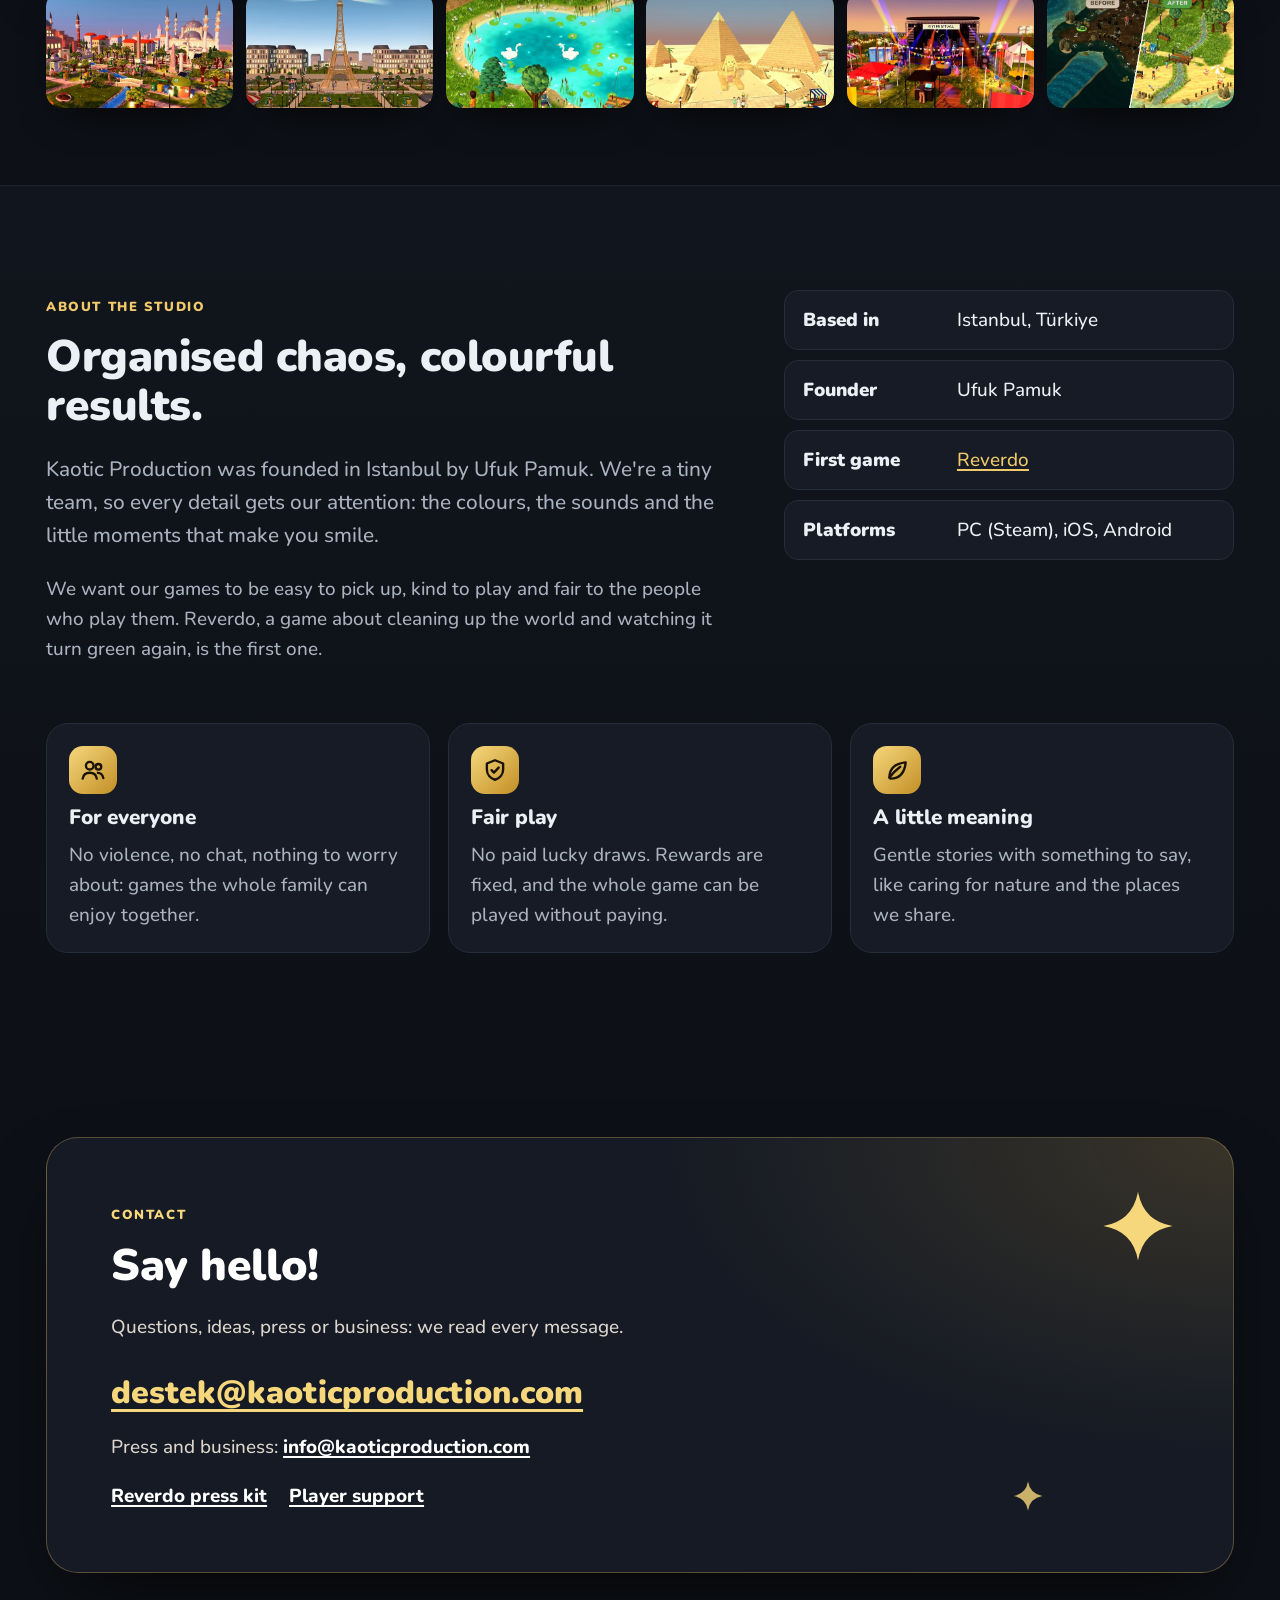
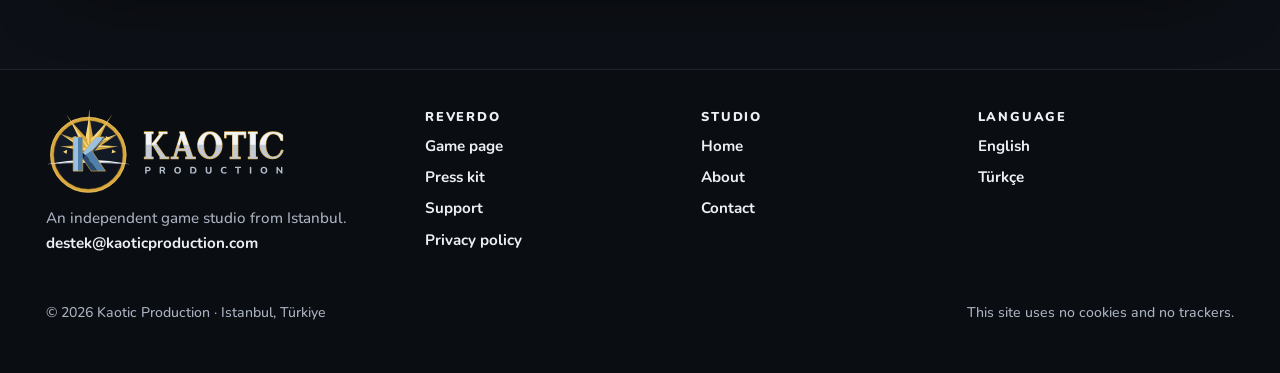
==== commit 12f4ffd4: "Presskit: loop length; cache-buster" ====
--- a/index.html
+++ b/index.html
@@ -25,7 +25,7 @@
 <meta name="twitter:image" content="https://kaoticproduction.com/assets/img/og-studio.jpg">
 <link rel="icon" href="/favicon.svg" type="image/svg+xml"><link rel="icon" href="/favicon-32.png" sizes="32x32" type="image/png"><link rel="apple-touch-icon" href="/apple-touch-icon.png"><link rel="manifest" href="/site.webmanifest">
 <link rel="preload" href="/assets/fonts/nunito-var.woff2" as="font" type="font/woff2" crossorigin>
-<link rel="stylesheet" href="/assets/css/site.css?v=20261021b">
+<link rel="stylesheet" href="/assets/css/site.css?v=20261021c">
 <script type="application/ld+json">{"@context":"https://schema.org","@graph":[{"@type":"Organization","@id":"https://kaoticproduction.com/#org","name":"Kaotic Production","url":"https://kaoticproduction.com/","logo":"https://kaoticproduction.com/assets/brand/kaotic-emblem-512.png","email":"info@kaoticproduction.com","contactPoint":[{"@type":"ContactPoint","contactType":"customer support","email":"destek@kaoticproduction.com"},{"@type":"ContactPoint","contactType":"press","email":"info@kaoticproduction.com"}],"founder":{"@type":"Person","name":"Ufuk Pamuk"},"address":{"@type":"PostalAddress","addressLocality":"Istanbul","addressCountry":"TR"}},{"@type":"WebSite","@id":"https://kaoticproduction.com/#site","url":"https://kaoticproduction.com/","name":"Kaotic Production","publisher":{"@id":"https://kaoticproduction.com/#org"},"inLanguage":["en","tr"]}]}</script>
 </head>
 <body class="studio">
@@ -140,6 +140,6 @@
 </div>
 <div class="fine"><span>&copy; 2026 Kaotic Production &middot; Istanbul, Türkiye</span><span>This site uses no cookies and no trackers.</span></div>
 </div></footer>
-<script src="/assets/js/site.js?v=20261021b" defer></script>
+<script src="/assets/js/site.js?v=20261021c" defer></script>
 </body>
 </html>
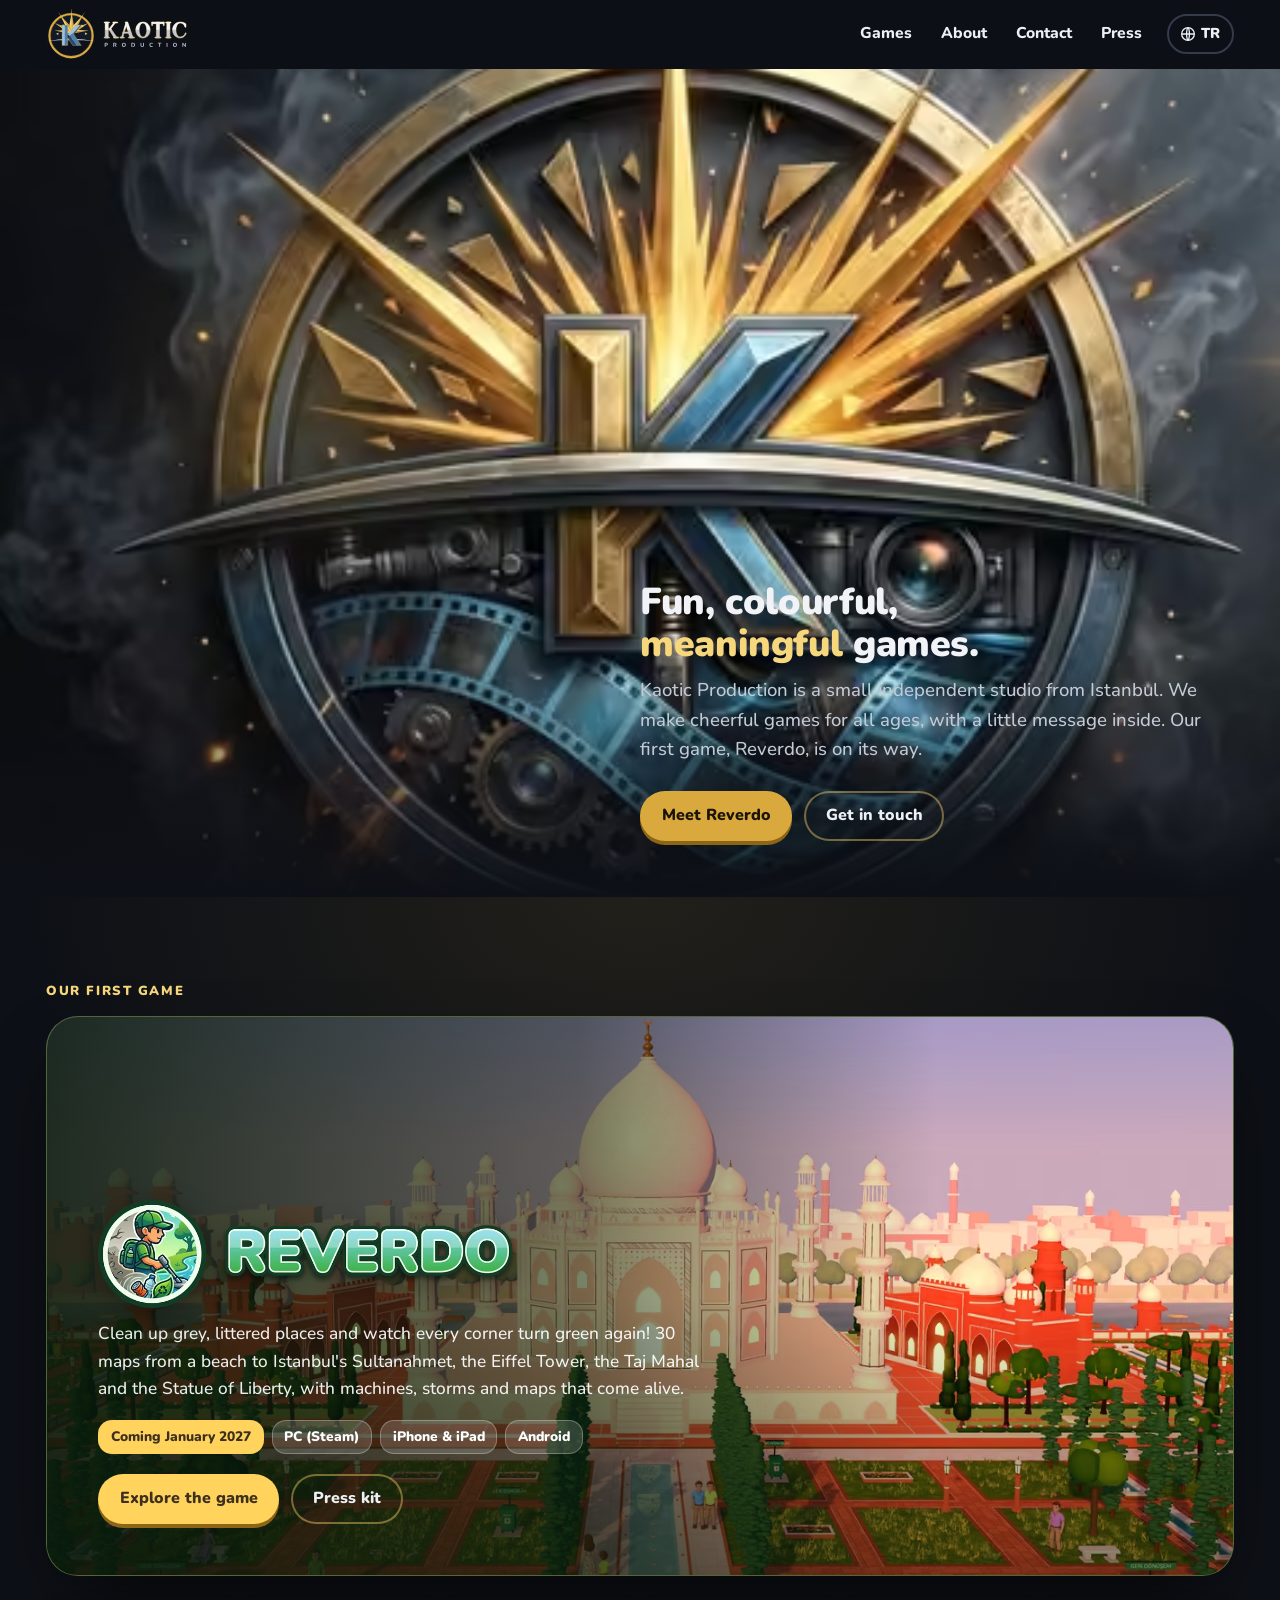
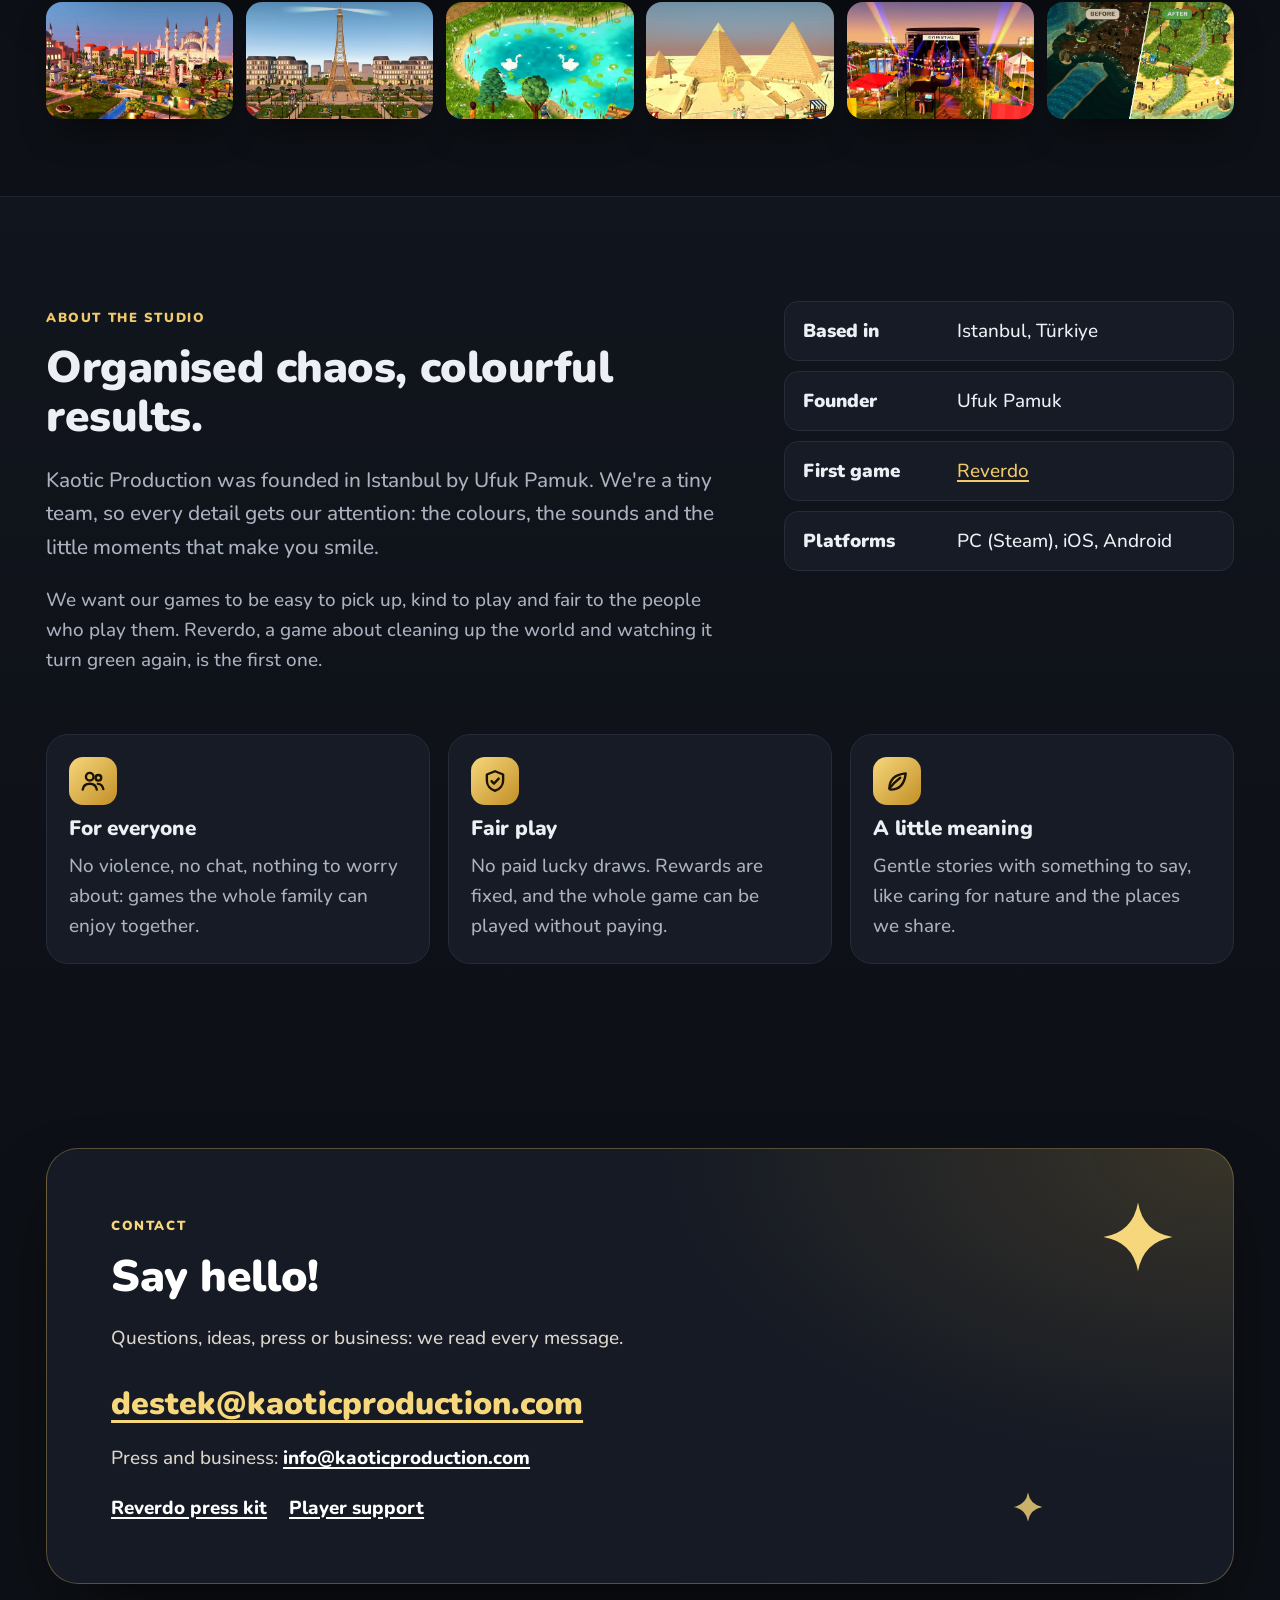
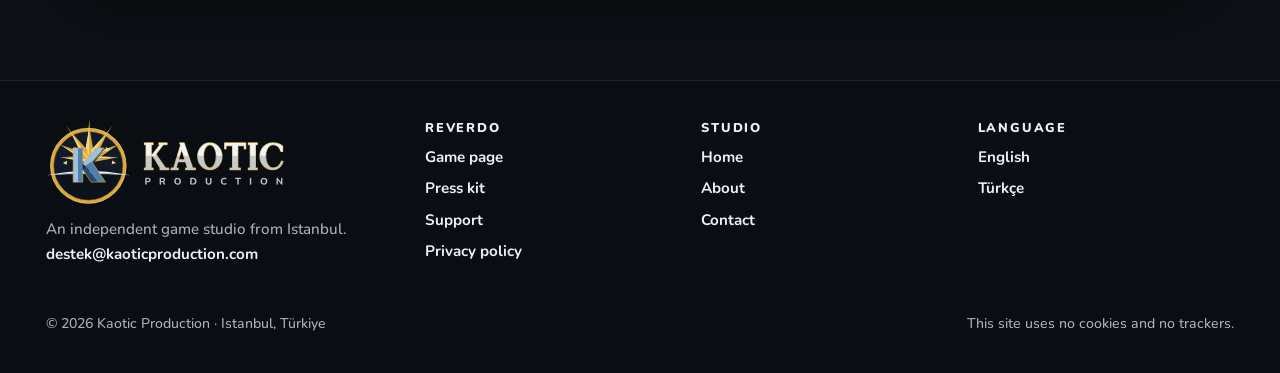
==== commit 9c70a06e: "Reverdo pages: 30 maps (was 20), the full map list with the ten new maps Co-Authored-By: Claude Opus" ====
--- a/index.html
+++ b/index.html
@@ -65,7 +65,7 @@
 <div class="body">
 <h2 id="games-h" class="visually-hidden">Reverdo</h2>
 <picture><source type="image/avif" srcset="/assets/img/reverdo-wordmark-400.avif 400w, /assets/img/reverdo-wordmark-800.avif 800w, /assets/img/reverdo-wordmark-1200.avif 1200w" sizes="(min-width: 900px) 420px, 82vw"><source type="image/webp" srcset="/assets/img/reverdo-wordmark-400.webp 400w, /assets/img/reverdo-wordmark-800.webp 800w, /assets/img/reverdo-wordmark-1200.webp 1200w" sizes="(min-width: 900px) 420px, 82vw"><img src="/assets/img/reverdo-wordmark-800.png" srcset="/assets/img/reverdo-wordmark-400.png 400w, /assets/img/reverdo-wordmark-800.png 800w, /assets/img/reverdo-wordmark-1200.png 1200w" sizes="(min-width: 900px) 420px, 82vw" width="800" height="207" alt="Reverdo" class="logo" loading="lazy" decoding="async"></picture>
-<p>Clean up grey, littered places and watch every corner turn green again! 20 maps from a beach to Istanbul's Sultanahmet, the Eiffel Tower and the Taj Mahal, with machines, storms and maps that come alive.</p>
+<p>Clean up grey, littered places and watch every corner turn green again! 30 maps from a beach to Istanbul's Sultanahmet, the Eiffel Tower, the Taj Mahal and the Statue of Liberty, with machines, storms and maps that come alive.</p>
 <div class="meta"><span class="chip sun">Coming January 2027</span><span class="chip">PC (Steam)</span><span class="chip">iPhone &amp; iPad</span><span class="chip">Android</span></div>
 <div class="actions"><a class="btn" href="/reverdo/">Explore the game</a><a class="btn ghost" href="/reverdo/presskit/">Press kit</a></div>
 </div>
